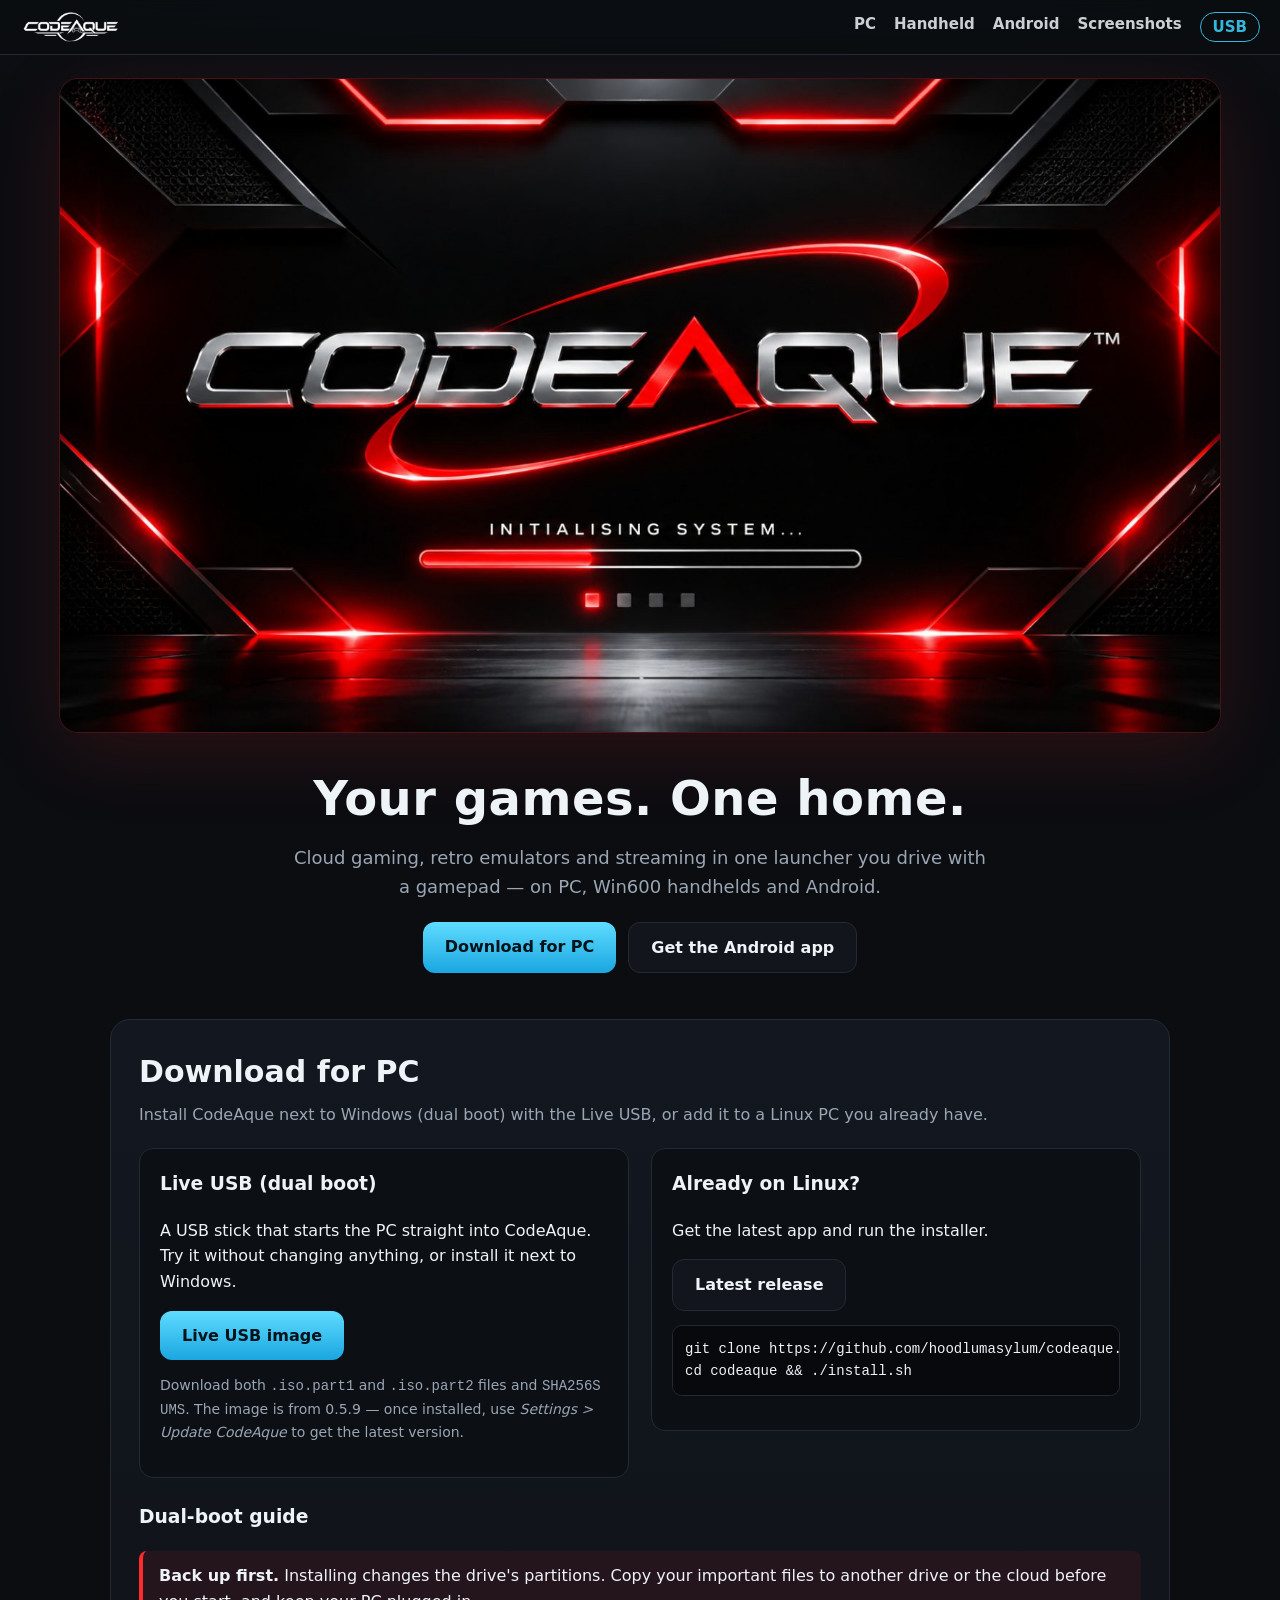
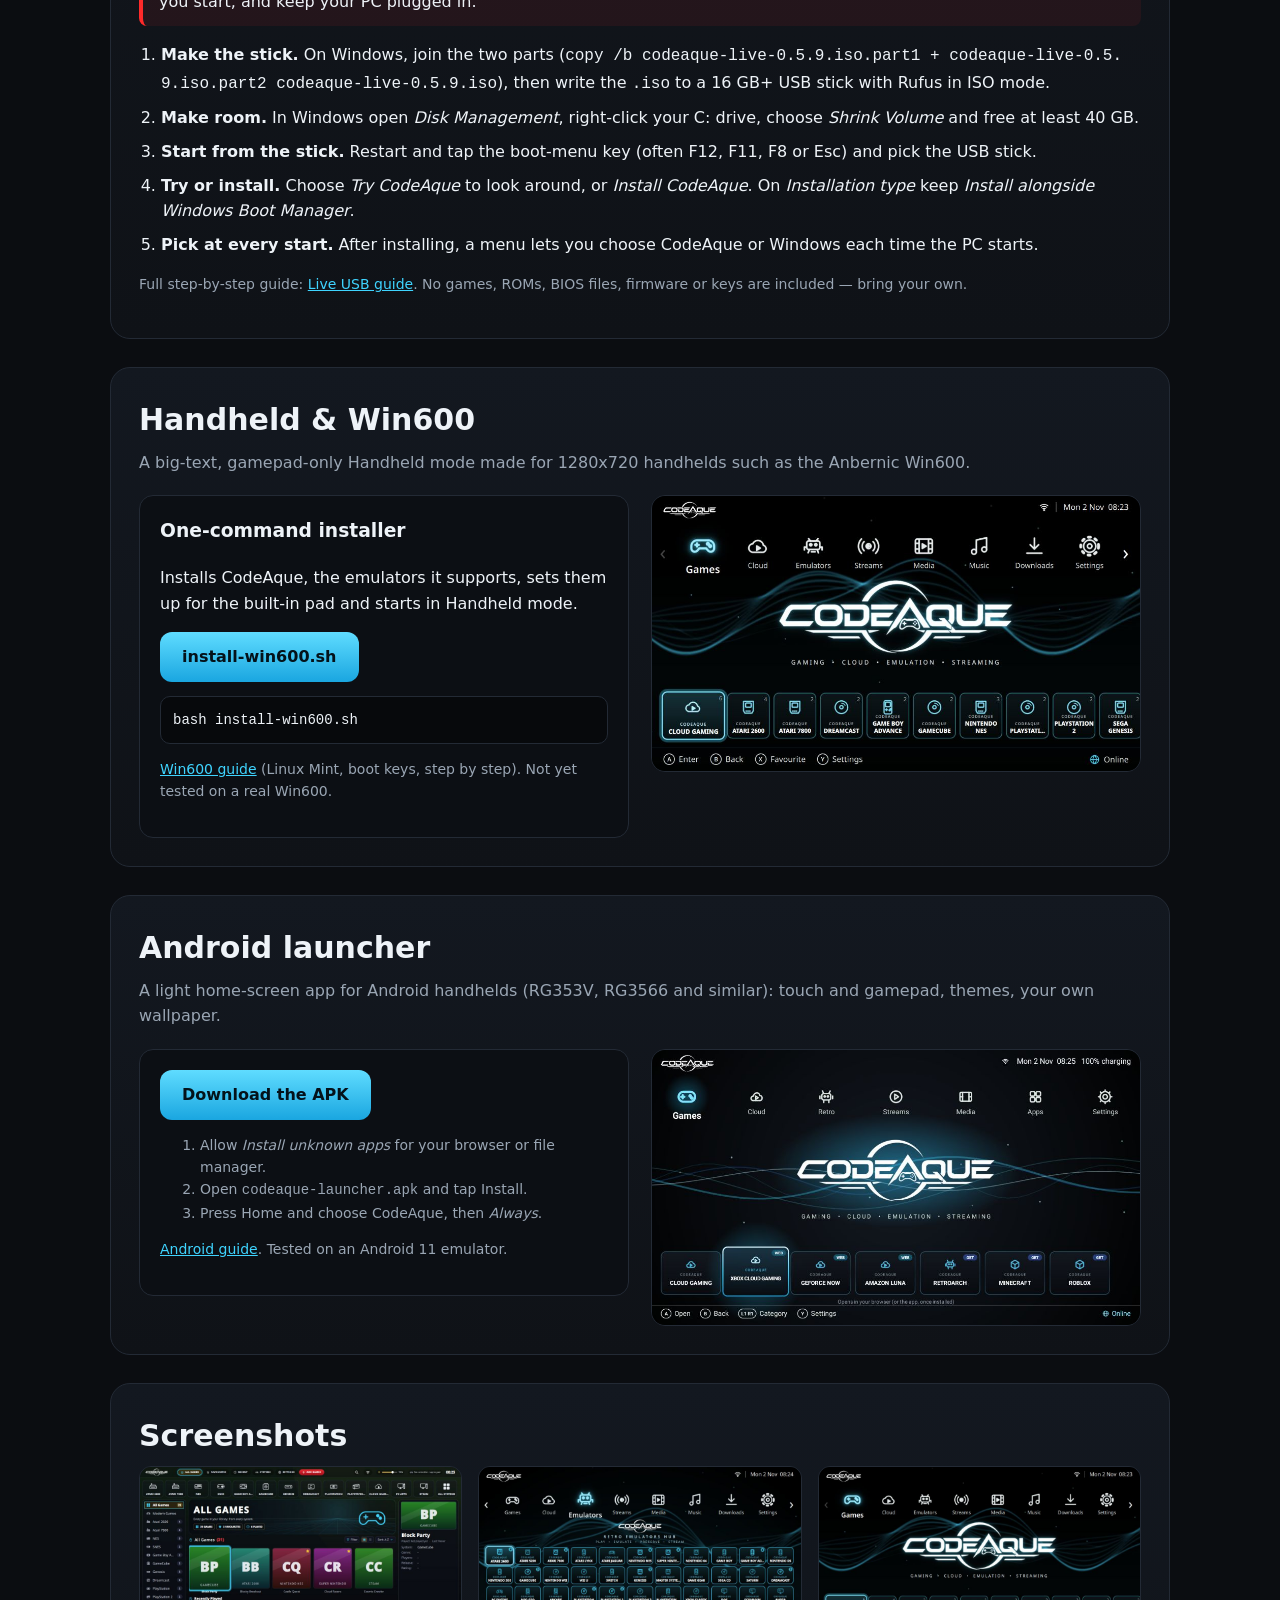
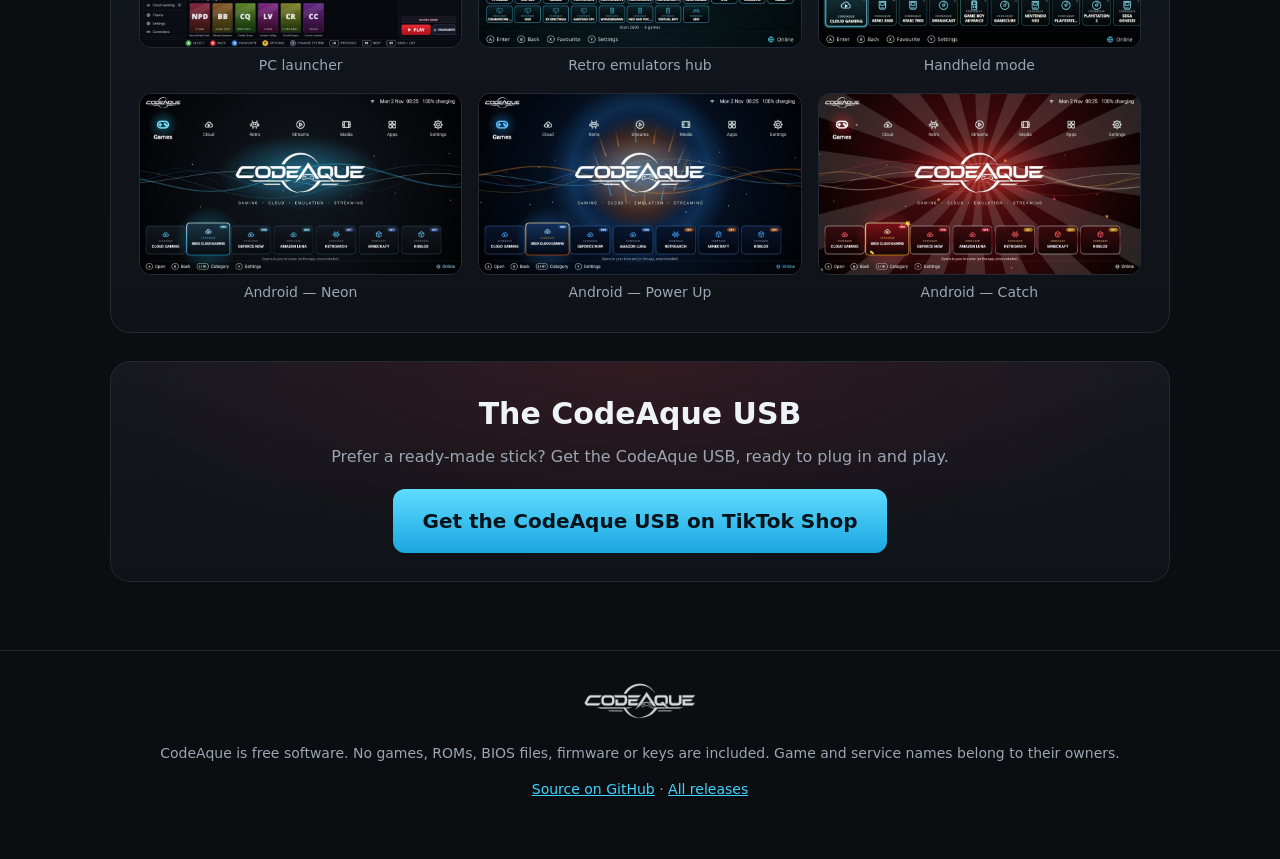
==== index.html @ 659e1a39 "Website for codeaque.com (GitHub Pages from gh-pages, source in website/)" ====
<!doctype html>
<html lang="en">
<head>
<meta charset="utf-8">
<meta name="viewport" content="width=device-width, initial-scale=1">
<title>CodeAque — game launcher for PC, handhelds and Android</title>
<meta name="description" content="CodeAque: one gamepad-friendly home for cloud gaming, retro emulators and streaming. Free for PC (dual boot), Win600 handhelds and Android.">
<meta property="og:title" content="CodeAque">
<meta property="og:description" content="Gaming, cloud, emulation and streaming in one gamepad-friendly launcher.">
<meta property="og:image" content="https://codeaque.com/img/hero.jpg">
<link rel="icon" href="img/favicon.png">
<link rel="stylesheet" href="style.css">
</head>
<body>
<header class="nav">
  <a href="#top" class="brand"><img src="img/logo.png" alt="CodeAque"></a>
  <nav>
    <a href="#pc">PC</a><a href="#handheld">Handheld</a><a href="#android">Android</a><a href="#shots">Screenshots</a><a href="#usb" class="pill">USB</a>
  </nav>
</header>

<section id="top" class="hero">
  <img class="hero-art" src="img/hero.jpg" alt="CodeAque splash screen: INITIALISING SYSTEM">
  <div class="hero-text">
    <h1>Your games. One home.</h1>
    <p>Cloud gaming, retro emulators and streaming in one launcher you drive with a gamepad — on PC, Win600 handhelds and Android.</p>
    <div class="cta">
      <a class="btn primary" href="#pc">Download for PC</a>
      <a class="btn" href="#android">Get the Android app</a>
    </div>
  </div>
</section>

<main>
<section id="pc" class="card">
  <h2>Download for PC</h2>
  <p class="lead">Install CodeAque next to Windows (dual boot) with the Live USB, or add it to a Linux PC you already have.</p>
  <div class="grid2">
    <div class="box">
      <h3>Live USB (dual boot)</h3>
      <p>A USB stick that starts the PC straight into CodeAque. Try it without changing anything, or install it next to Windows.</p>
      <a class="btn primary" href="https://github.com/hoodlumasylum/codeaque/releases/tag/v0.5.9">Live USB image</a>
      <p class="small">Download both <code>.iso.part1</code> and <code>.iso.part2</code> files and <code>SHA256SUMS</code>. The image is from 0.5.9 — once installed, use <em>Settings &gt; Update CodeAque</em> to get the latest version.</p>
    </div>
    <div class="box">
      <h3>Already on Linux?</h3>
      <p>Get the latest app and run the installer.</p>
      <a class="btn" href="https://github.com/hoodlumasylum/codeaque/releases/latest">Latest release</a>
      <pre><code>git clone https://github.com/hoodlumasylum/codeaque.git
cd codeaque &amp;&amp; ./install.sh</code></pre>
    </div>
  </div>

  <div class="guide">
    <h3>Dual-boot guide</h3>
    <div class="warn"><strong>Back up first.</strong> Installing changes the drive's partitions. Copy your important files to another drive or the cloud before you start, and keep your PC plugged in.</div>
    <ol>
      <li><strong>Make the stick.</strong> On Windows, join the two parts (<code>copy /b codeaque-live-0.5.9.iso.part1 + codeaque-live-0.5.9.iso.part2 codeaque-live-0.5.9.iso</code>), then write the <code>.iso</code> to a 16 GB+ USB stick with Rufus in ISO mode.</li>
      <li><strong>Make room.</strong> In Windows open <em>Disk Management</em>, right-click your C: drive, choose <em>Shrink Volume</em> and free at least 40 GB.</li>
      <li><strong>Start from the stick.</strong> Restart and tap the boot-menu key (often F12, F11, F8 or Esc) and pick the USB stick.</li>
      <li><strong>Try or install.</strong> Choose <em>Try CodeAque</em> to look around, or <em>Install CodeAque</em>. On <em>Installation type</em> keep <em>Install alongside Windows Boot Manager</em>.</li>
      <li><strong>Pick at every start.</strong> After installing, a menu lets you choose CodeAque or Windows each time the PC starts.</li>
    </ol>
    <p class="small">Full step-by-step guide: <a href="https://github.com/hoodlumasylum/codeaque/blob/main/docs/live-usb.md">Live USB guide</a>. No games, ROMs, BIOS files, firmware or keys are included — bring your own.</p>
  </div>
</section>

<section id="handheld" class="card">
  <h2>Handheld &amp; Win600</h2>
  <p class="lead">A big-text, gamepad-only Handheld mode made for 1280x720 handhelds such as the Anbernic Win600.</p>
  <div class="grid2">
    <div class="box">
      <h3>One-command installer</h3>
      <p>Installs CodeAque, the emulators it supports, sets them up for the built-in pad and starts in Handheld mode.</p>
      <a class="btn primary" href="https://github.com/hoodlumasylum/codeaque/releases/latest/download/install-win600.sh">install-win600.sh</a>
      <pre><code>bash install-win600.sh</code></pre>
      <p class="small"><a href="https://github.com/hoodlumasylum/codeaque/blob/main/docs/win600.md">Win600 guide</a> (Linux Mint, boot keys, step by step). Not yet tested on a real Win600.</p>
    </div>
    <img class="shot" src="img/handheld.jpg" alt="CodeAque Handheld mode home screen" loading="lazy">
  </div>
</section>

<section id="android" class="card">
  <h2>Android launcher</h2>
  <p class="lead">A light home-screen app for Android handhelds (RG353V, RG3566 and similar): touch and gamepad, themes, your own wallpaper.</p>
  <div class="grid2">
    <div class="box">
      <a class="btn primary" href="https://github.com/hoodlumasylum/codeaque/releases/latest/download/codeaque-launcher.apk">Download the APK</a>
      <ol class="small">
        <li>Allow <em>Install unknown apps</em> for your browser or file manager.</li>
        <li>Open <code>codeaque-launcher.apk</code> and tap Install.</li>
        <li>Press Home and choose CodeAque, then <em>Always</em>.</li>
      </ol>
      <p class="small"><a href="https://github.com/hoodlumasylum/codeaque/blob/main/docs/android.md">Android guide</a>. Tested on an Android 11 emulator.</p>
    </div>
    <img class="shot" src="img/android.jpg" alt="CodeAque Android launcher" loading="lazy">
  </div>
</section>

<section id="shots" class="card">
  <h2>Screenshots</h2>
  <div class="gallery">
    <figure><img src="img/pc.jpg" alt="PC launcher" loading="lazy"><figcaption>PC launcher</figcaption></figure>
    <figure><img src="img/emulators.jpg" alt="Retro emulators hub" loading="lazy"><figcaption>Retro emulators hub</figcaption></figure>
    <figure><img src="img/handheld.jpg" alt="Handheld mode" loading="lazy"><figcaption>Handheld mode</figcaption></figure>
    <figure><img src="img/android.jpg" alt="Android launcher, Neon theme" loading="lazy"><figcaption>Android — Neon</figcaption></figure>
    <figure><img src="img/android-powerup.jpg" alt="Android launcher, Power Up theme" loading="lazy"><figcaption>Android — Power Up</figcaption></figure>
    <figure><img src="img/android-catch.jpg" alt="Android launcher, Catch theme" loading="lazy"><figcaption>Android — Catch</figcaption></figure>
  </div>
</section>

<section id="usb" class="card usb">
  <h2>The CodeAque USB</h2>
  <p class="lead">Prefer a ready-made stick? Get the CodeAque USB, ready to plug in and play.</p>
  <!-- TODO: replace #tiktok with the TikTok Shop product URL -->
  <a class="btn primary big" href="#tiktok">Get the CodeAque USB on TikTok Shop</a>
</section>
</main>

<footer>
  <img src="img/logo.png" alt="CodeAque" class="flogo">
  <p>CodeAque is free software. No games, ROMs, BIOS files, firmware or keys are included. Game and service names belong to their owners.</p>
  <p><a href="https://github.com/hoodlumasylum/codeaque">Source on GitHub</a> · <a href="https://github.com/hoodlumasylum/codeaque/releases">All releases</a></p>
</footer>
</body>
</html>
---- style.css ----
:root{--bg:#0b0d11;--panel:#12151b;--line:#232a35;--text:#eef3f8;--dim:#9aa6b4;--neon:#3fd4ff;--red:#ff2a2a}
*{box-sizing:border-box}html{scroll-behavior:smooth}
body{margin:0;background:radial-gradient(1200px 600px at 50% -10%,#14303c55,transparent),var(--bg);color:var(--text);font:16px/1.6 system-ui,-apple-system,"Segoe UI",Roboto,sans-serif}
a{color:var(--neon)}code,pre{font-family:ui-monospace,Consolas,monospace}
.nav{position:sticky;top:0;z-index:10;display:flex;align-items:center;justify-content:space-between;gap:12px;padding:10px 20px;background:#0b0d11d9;backdrop-filter:blur(10px);border-bottom:1px solid var(--line)}
.brand img{height:34px;display:block}
.nav nav{display:flex;gap:18px;flex-wrap:wrap}.nav nav a{color:var(--text);text-decoration:none;font-weight:600;font-size:15px;opacity:.85}.nav nav a:hover{opacity:1;color:var(--neon)}
.nav .pill{border:1px solid var(--neon);border-radius:999px;padding:2px 12px;color:var(--neon)!important}
.hero{position:relative;max-width:1200px;margin:24px auto 0;padding:0 20px}
.hero-art{width:100%;display:block;border-radius:18px;box-shadow:0 0 0 1px #ff2a2a33,0 20px 80px #ff2a2a22}
.hero-text{text-align:center;padding:28px 10px 8px}
.hero h1{font-size:clamp(28px,5vw,48px);margin:0 0 8px;letter-spacing:.5px}
.hero p{color:var(--dim);max-width:700px;margin:0 auto 20px;font-size:18px}
.cta{display:flex;gap:12px;justify-content:center;flex-wrap:wrap}
.btn{display:inline-block;padding:12px 22px;border-radius:12px;border:1px solid var(--line);background:var(--panel);color:var(--text);text-decoration:none;font-weight:700;transition:.2s}
.btn:hover{border-color:var(--neon);box-shadow:0 0 20px #3fd4ff44}
.btn.primary{background:linear-gradient(180deg,#5fdcff,#1aa6e0);color:#04121a;border:none}
.btn.primary:hover{box-shadow:0 0 28px #3fd4ff88}
.btn.big{font-size:20px;padding:16px 30px}
main{max-width:1100px;margin:0 auto;padding:10px 20px 40px}
.card{background:linear-gradient(180deg,#131820,#0f1217);border:1px solid var(--line);border-radius:20px;padding:28px;margin:28px 0}
.card h2{margin:0 0 6px;font-size:30px}.lead{color:var(--dim);margin:0 0 20px}
.grid2{display:grid;grid-template-columns:1fr 1fr;gap:22px;align-items:start}
.box{background:#0c0f14;border:1px solid var(--line);border-radius:14px;padding:20px}.box h3{margin-top:0}
.small{font-size:14px;color:var(--dim)}
pre{background:#07090c;border:1px solid var(--line);border-radius:10px;padding:12px;overflow:auto;font-size:14px}
.shot{width:100%;border-radius:14px;border:1px solid var(--line)}
.guide{margin-top:24px}.guide ol{padding-left:22px}.guide li{margin:8px 0}
.warn{border-left:4px solid var(--red);background:#ff2a2a14;padding:12px 16px;border-radius:8px;margin:10px 0 14px}
.gallery{display:grid;grid-template-columns:repeat(3,1fr);gap:16px}
figure{margin:0}figure img{width:100%;border-radius:12px;border:1px solid var(--line);display:block}
figcaption{color:var(--dim);font-size:14px;margin-top:6px;text-align:center}
.usb{text-align:center;background:radial-gradient(600px 200px at 50% 0,#ff2a2a22,transparent),linear-gradient(180deg,#131820,#0f1217)}
footer{text-align:center;color:var(--dim);padding:30px 20px 50px;border-top:1px solid var(--line);font-size:14px}
.flogo{height:40px;opacity:.85}
@media (max-width:760px){.grid2,.gallery{grid-template-columns:1fr}.nav nav{gap:12px}.nav nav a{font-size:14px}.card{padding:20px}.brand img{height:28px}}
@media (max-width:420px){.nav nav a:not(.pill){display:none}}
.grid2>*,.box{min-width:0}p code,li code{word-break:break-all}
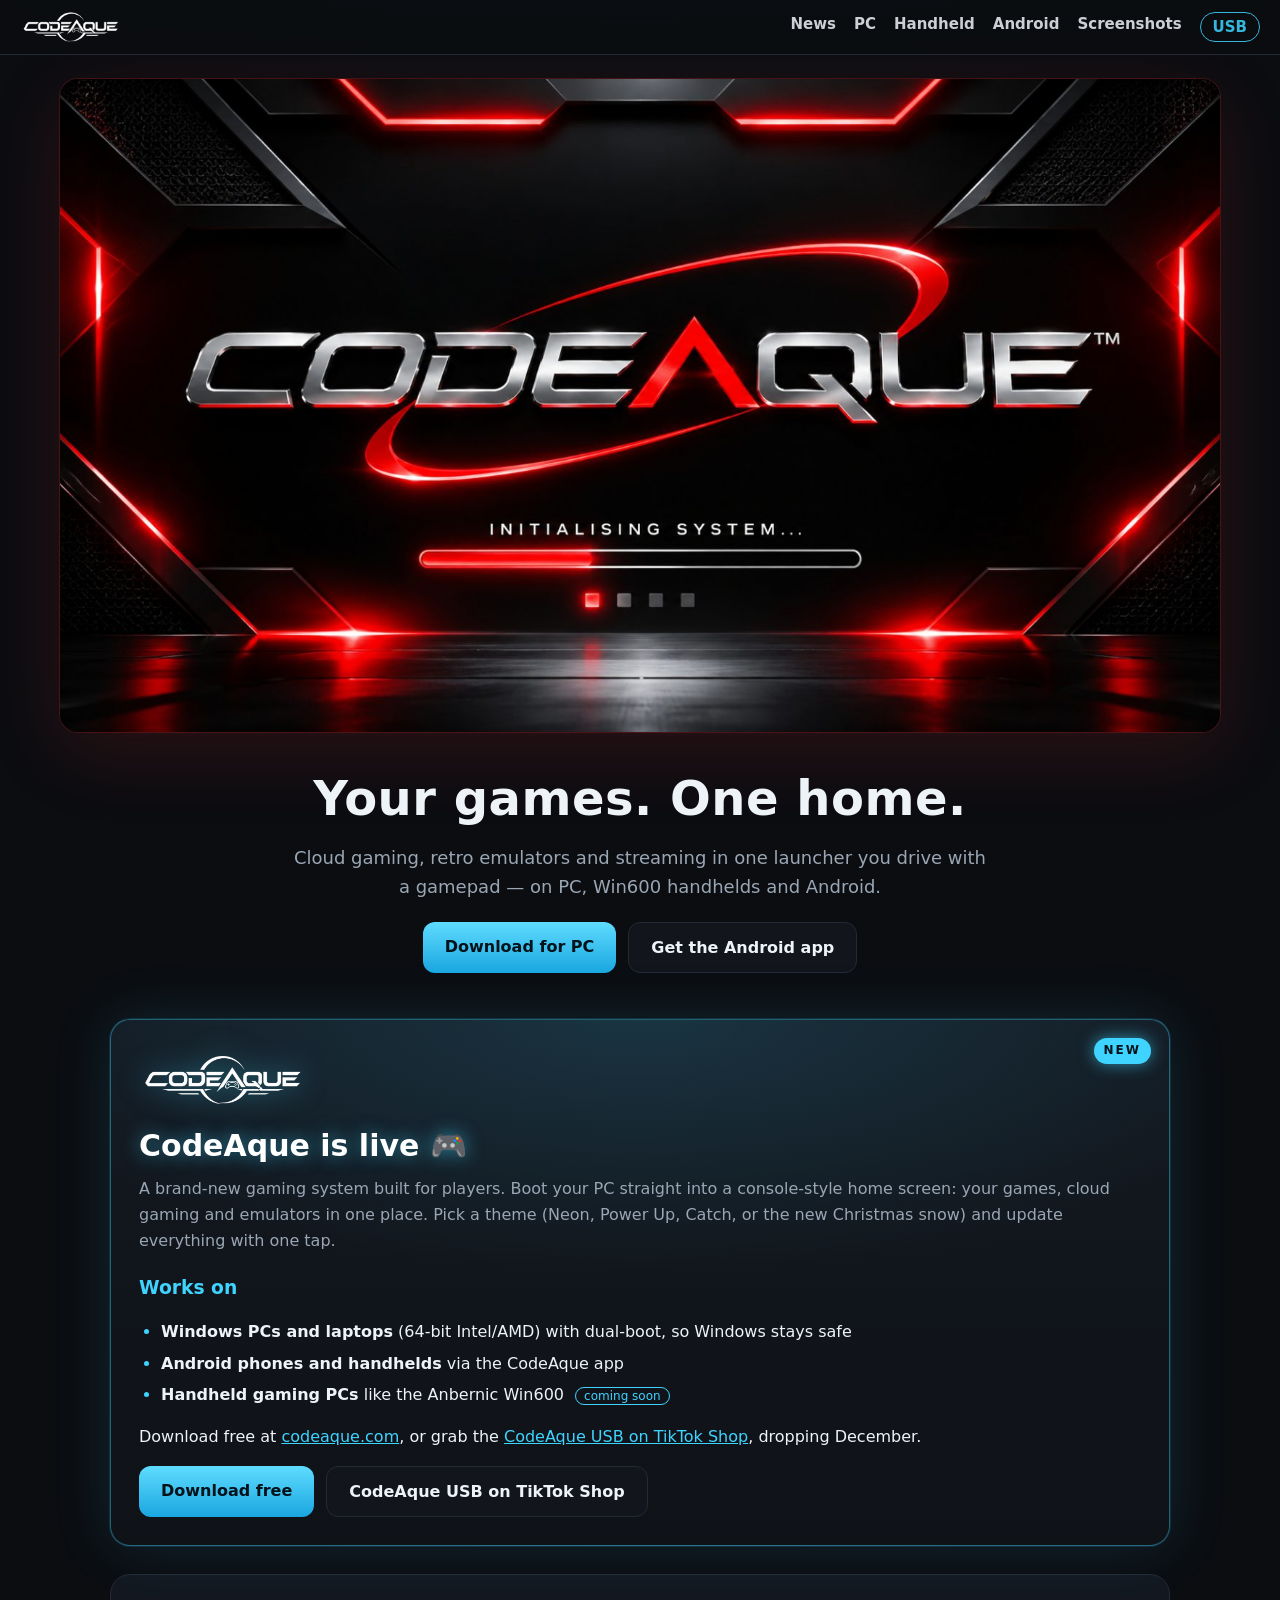
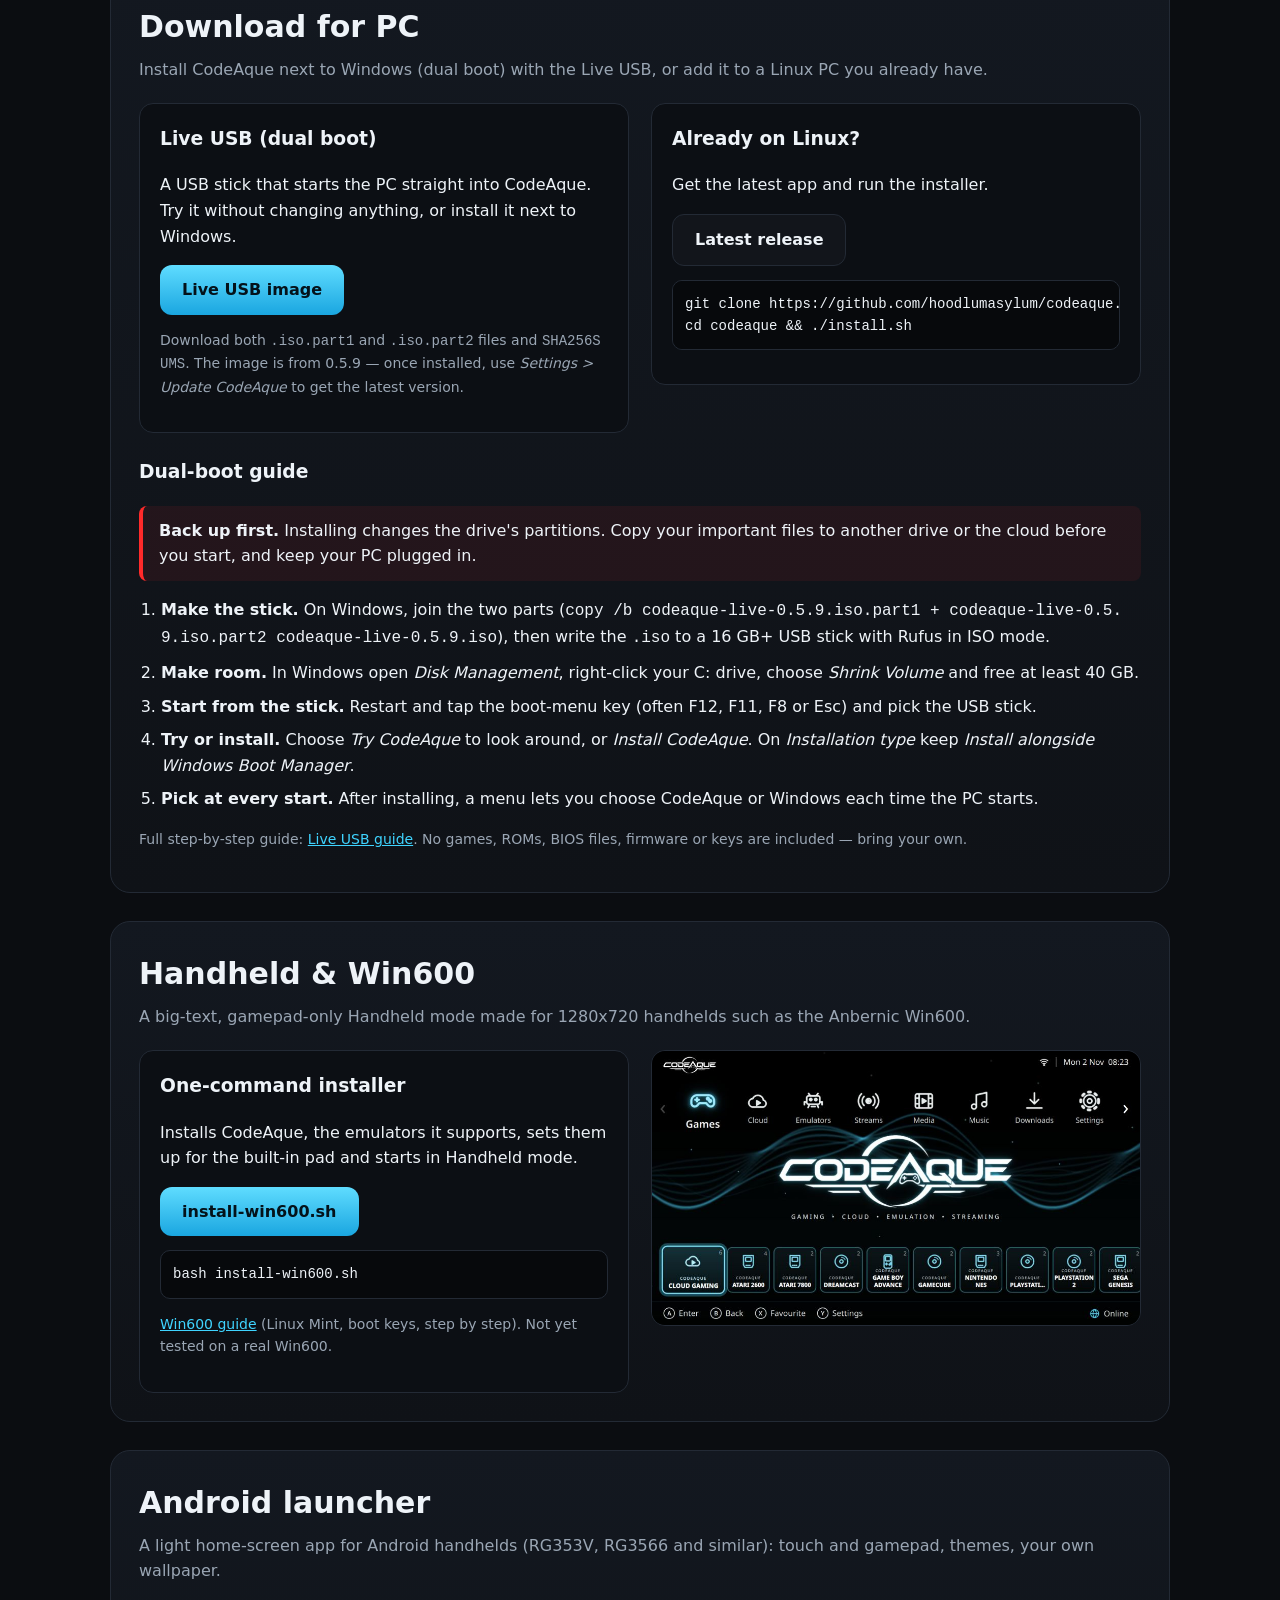
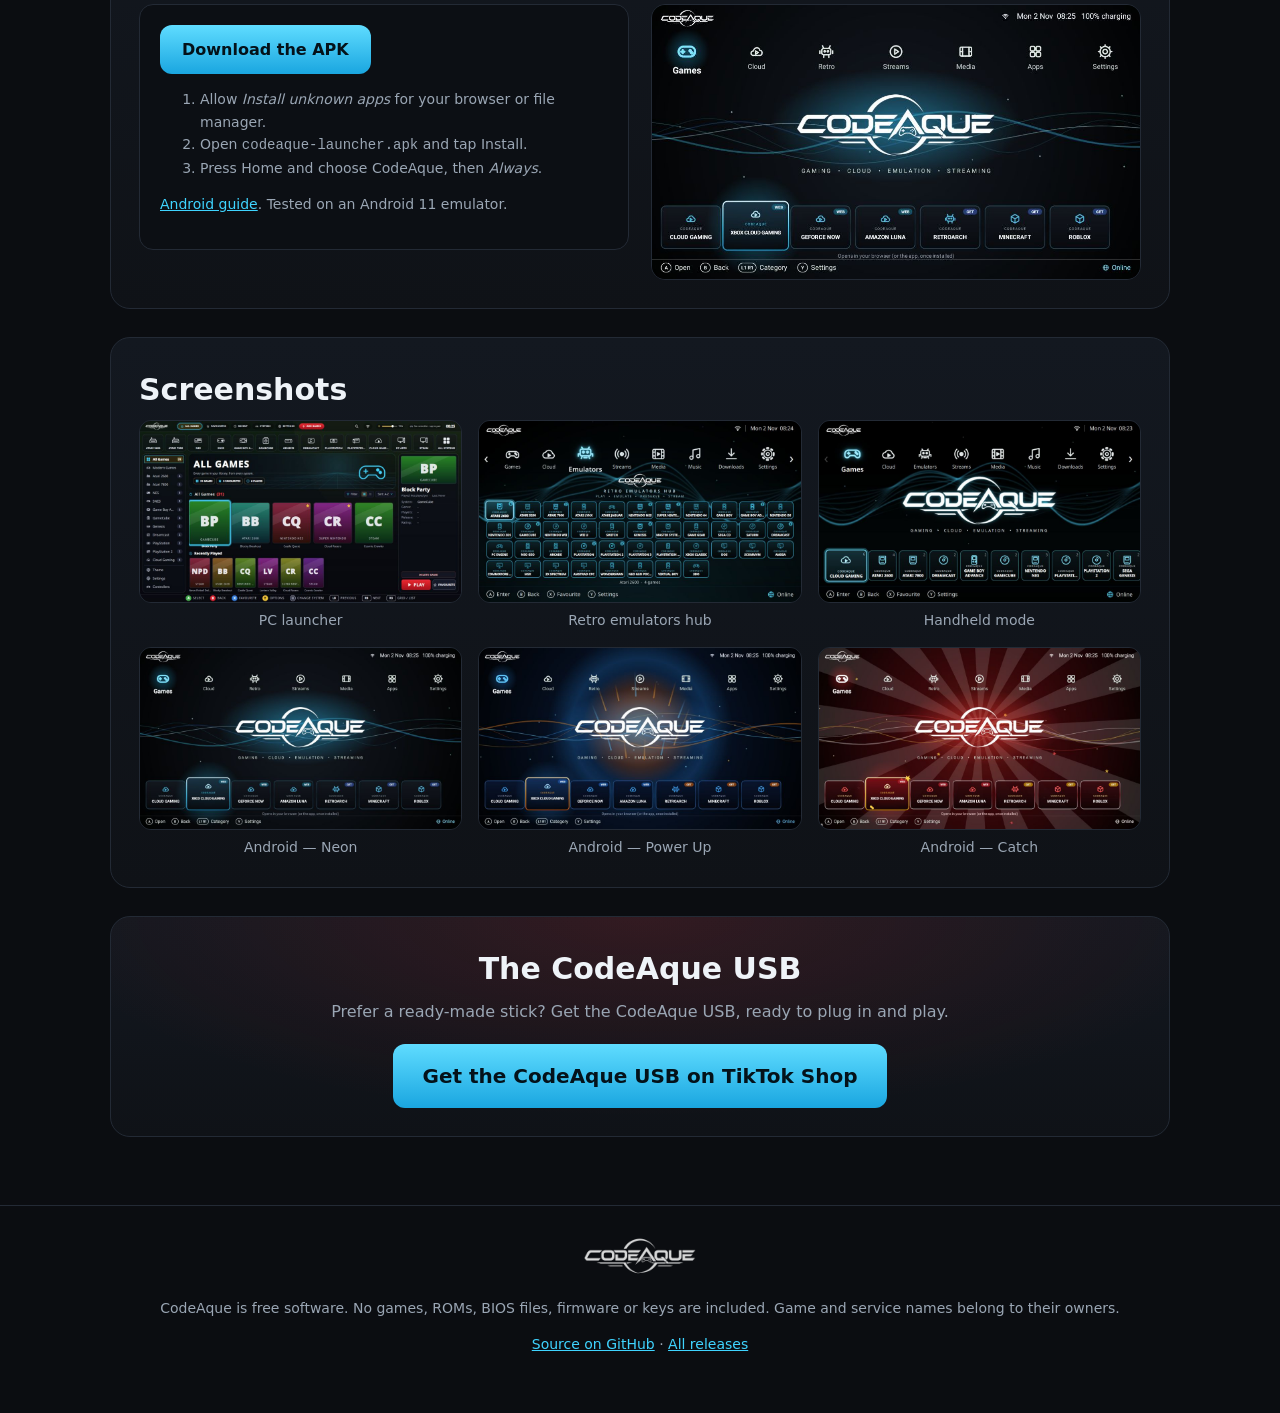
==== commit 23838ece: "CodeAque is live post" ====
--- a/index.html
+++ b/index.html
@@ -15,7 +15,7 @@
 <header class="nav">
   <a href="#top" class="brand"><img src="img/logo.png" alt="CodeAque"></a>
   <nav>
-    <a href="#pc">PC</a><a href="#handheld">Handheld</a><a href="#android">Android</a><a href="#shots">Screenshots</a><a href="#usb" class="pill">USB</a>
+    <a href="#live">News</a><a href="#pc">PC</a><a href="#handheld">Handheld</a><a href="#android">Android</a><a href="#shots">Screenshots</a><a href="#usb" class="pill">USB</a>
   </nav>
 </header>
 
@@ -32,6 +32,24 @@
 </section>
 
 <main>
+<section id="live" class="card live">
+  <span class="tag">NEW</span>
+  <img class="live-logo" src="img/logo.png" alt="CODEAQUE">
+  <h2>CodeAque is live 🎮</h2>
+  <p class="lead">A brand-new gaming system built for players. Boot your PC straight into a console-style home screen: your games, cloud gaming and emulators in one place. Pick a theme (Neon, Power Up, Catch, or the new Christmas snow) and update everything with one tap.</p>
+  <h3>Works on</h3>
+  <ul class="works">
+    <li><strong>Windows PCs and laptops</strong> (64-bit Intel/AMD) with dual-boot, so Windows stays safe</li>
+    <li><strong>Android phones and handhelds</strong> via the CodeAque app</li>
+    <li><strong>Handheld gaming PCs</strong> like the Anbernic Win600 <span class="soon">coming soon</span></li>
+  </ul>
+  <p>Download free at <a href="#pc">codeaque.com</a>, or grab the <a href="#usb">CodeAque USB on TikTok Shop</a>, dropping December.</p>
+  <div class="cta left">
+    <a class="btn primary" href="#pc">Download free</a>
+    <a class="btn" href="#tiktok">CodeAque USB on TikTok Shop</a>
+  </div>
+</section>
+
 <section id="pc" class="card">
   <h2>Download for PC</h2>
   <p class="lead">Install CodeAque next to Windows (dual boot) with the Live USB, or add it to a Linux PC you already have.</p>
--- a/style.css
+++ b/style.css
@@ -36,3 +36,10 @@
 @media (max-width:760px){.grid2,.gallery{grid-template-columns:1fr}.nav nav{gap:12px}.nav nav a{font-size:14px}.card{padding:20px}.brand img{height:28px}}
 @media (max-width:420px){.nav nav a:not(.pill){display:none}}
 .grid2>*,.box{min-width:0}p code,li code{word-break:break-all}
+.live{position:relative;border-color:#3fd4ff66;box-shadow:0 0 0 1px #3fd4ff22,0 0 60px #3fd4ff22;background:radial-gradient(700px 260px at 50% 0,#3fd4ff26,transparent),linear-gradient(180deg,#131820,#0f1217)}
+.live-logo{height:56px;display:block;margin:4px 0 14px;filter:drop-shadow(0 0 14px #3fd4ff88)}
+.live h2{color:#fff;text-shadow:0 0 18px #3fd4ff88}.live h3{color:var(--neon);margin:18px 0 6px}
+.tag{position:absolute;top:18px;right:18px;background:var(--neon);color:#04121a;font-weight:800;font-size:12px;letter-spacing:2px;padding:3px 10px;border-radius:999px;box-shadow:0 0 16px #3fd4ff99}
+.works{padding-left:22px}.works li{margin:6px 0}.works li::marker{color:var(--neon)}
+.soon{font-size:12px;border:1px solid var(--neon);color:var(--neon);border-radius:999px;padding:1px 8px;margin-left:6px;white-space:nowrap}
+.cta.left{justify-content:flex-start;margin-top:10px}
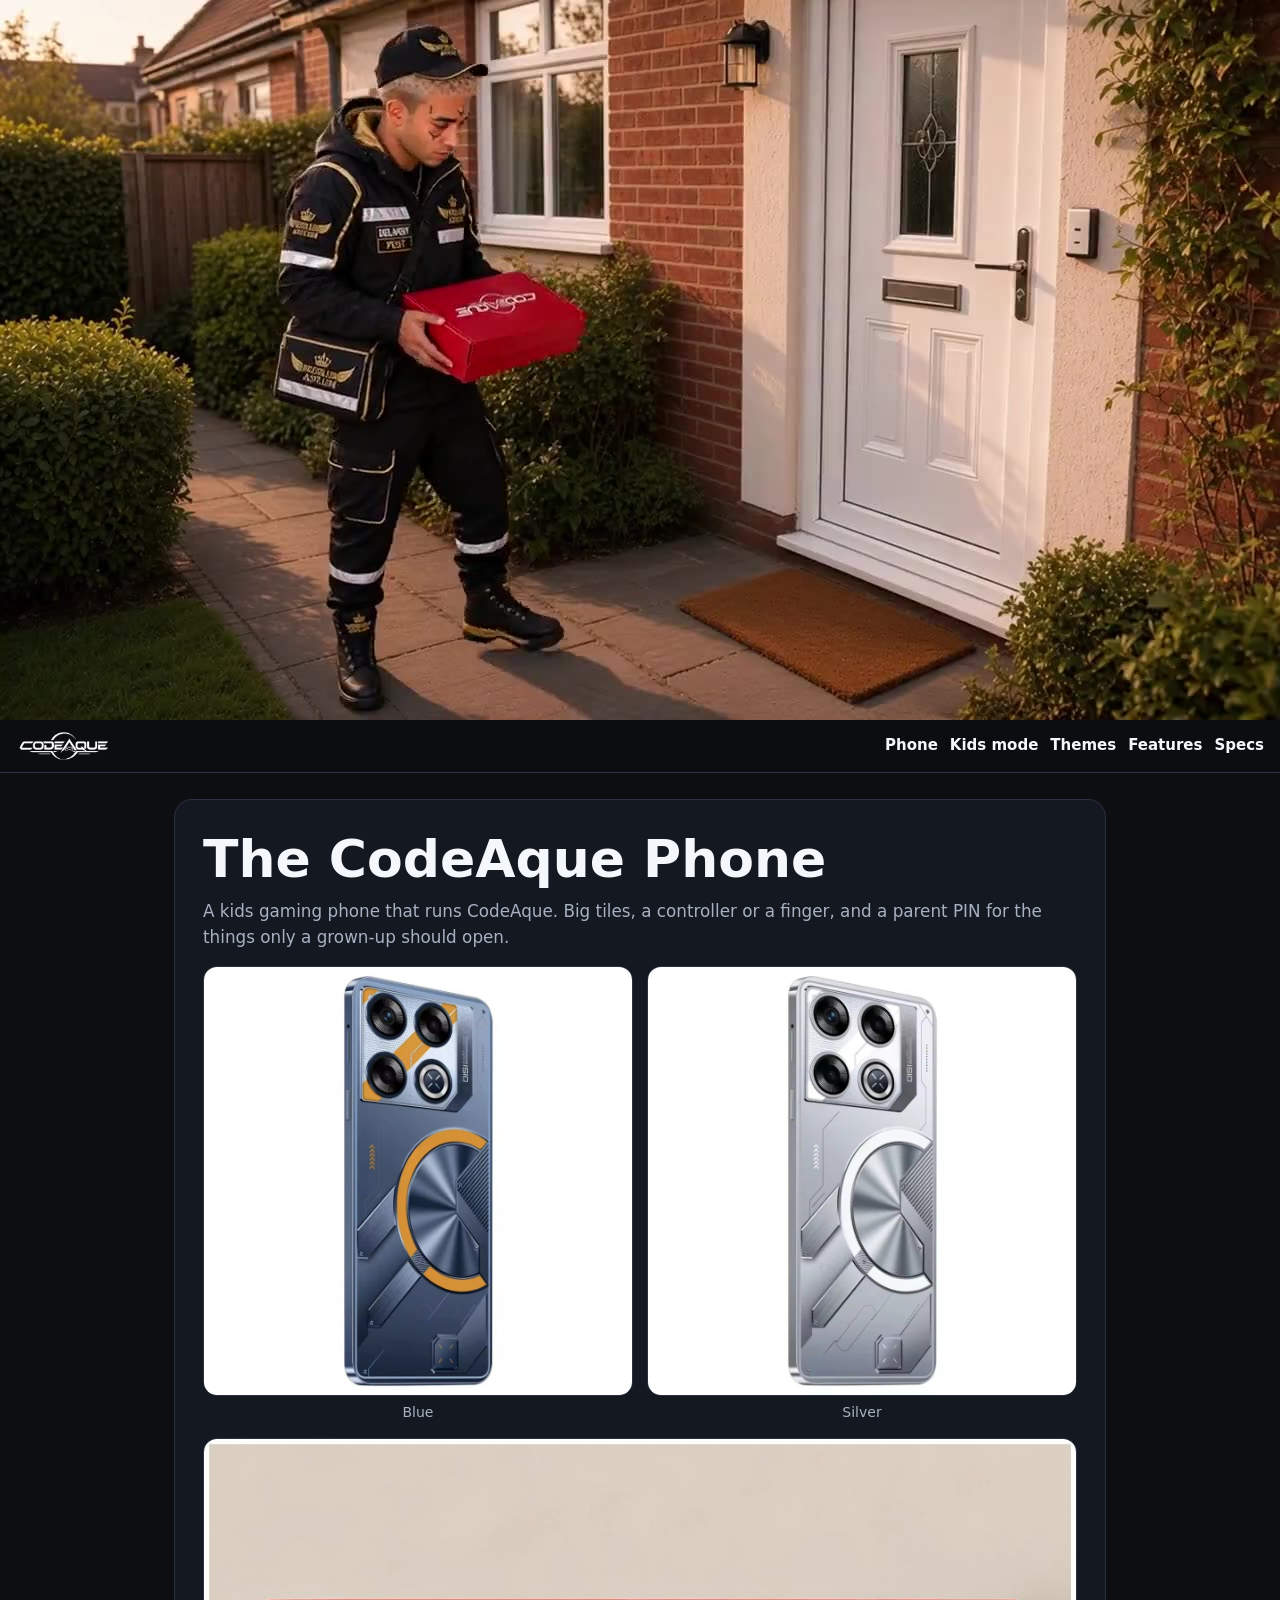
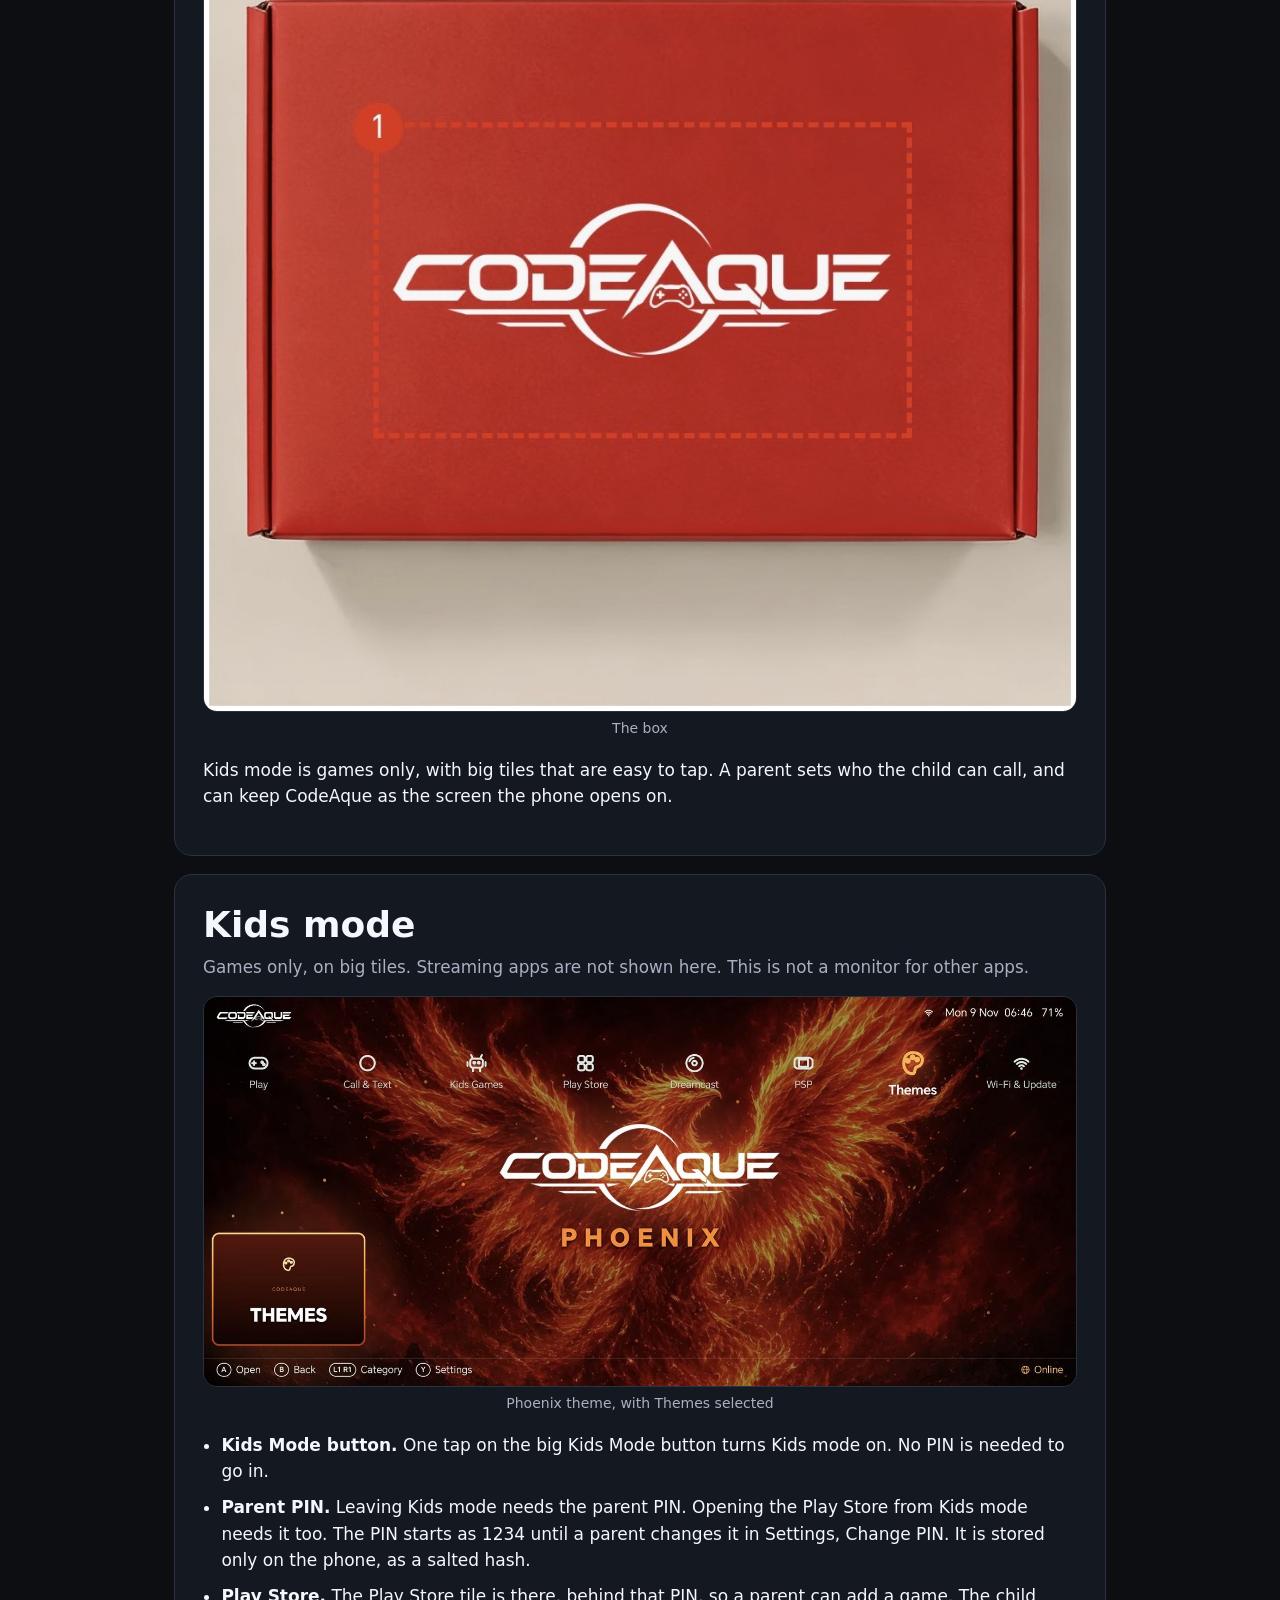
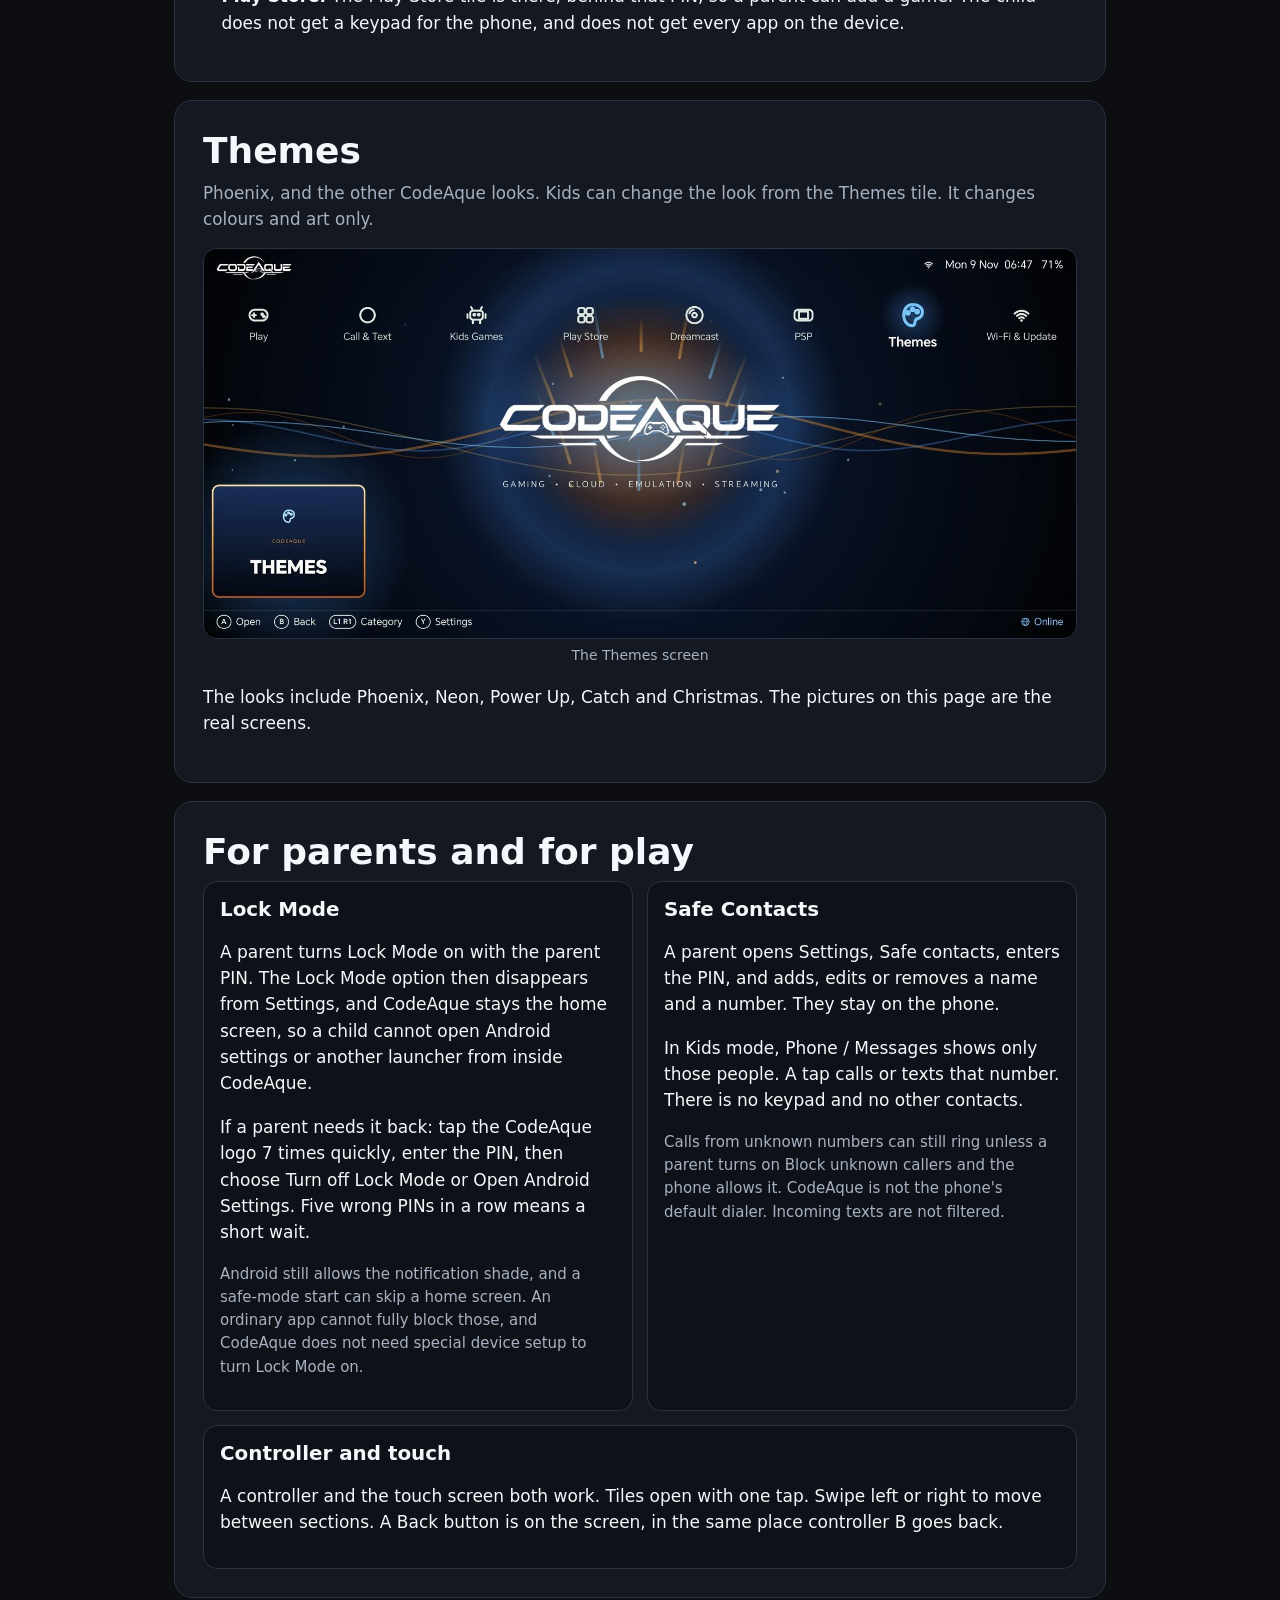
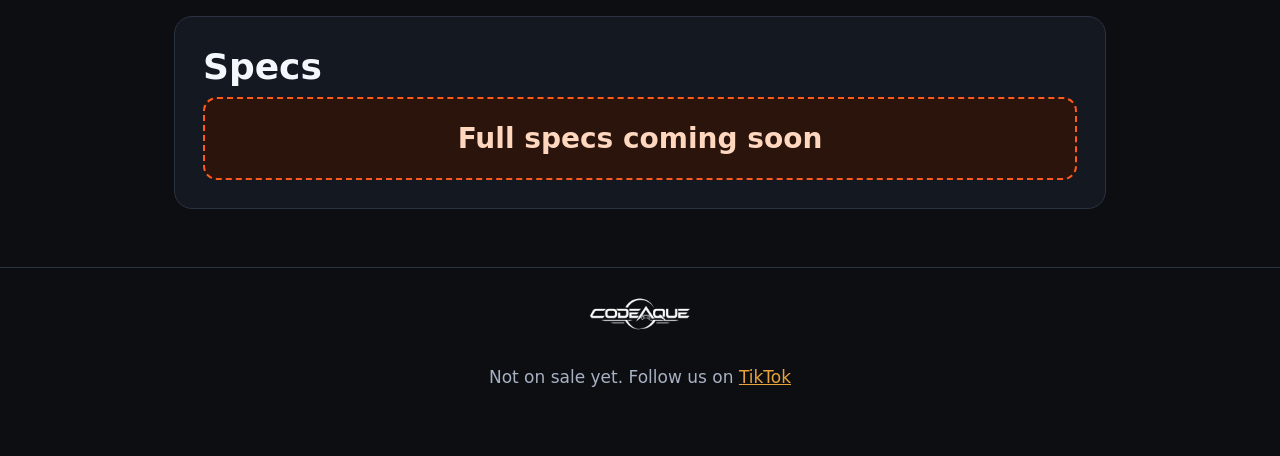
==== commit a879c473: "CodeAque Phone page for codeaque.com (0.10.29) Promo autoplay, real photos, Kids/Lock/Safe Contacts," ====
--- a/index.html
+++ b/index.html
@@ -3,142 +3,106 @@
 <head>
 <meta charset="utf-8">
 <meta name="viewport" content="width=device-width, initial-scale=1">
-<title>CodeAque — game launcher for PC, handhelds and Android</title>
-<meta name="description" content="CodeAque: one gamepad-friendly home for cloud gaming, retro emulators and streaming. Free for PC (dual boot), Win600 handhelds and Android.">
-<meta property="og:title" content="CodeAque">
-<meta property="og:description" content="Gaming, cloud, emulation and streaming in one gamepad-friendly launcher.">
-<meta property="og:image" content="https://codeaque.com/img/hero.jpg">
+<title>CodeAque Phone</title>
+<meta name="description" content="The CodeAque Phone is a kids gaming phone that runs CodeAque. Games-only Kids mode, themes, a parent PIN, Lock Mode and Safe Contacts.">
+<meta property="og:title" content="CodeAque Phone">
+<meta property="og:description" content="A kids gaming phone that runs CodeAque. Not on sale yet.">
+<meta property="og:image" content="https://codeaque.com/assets/poster.jpg">
 <link rel="icon" href="img/favicon.png">
 <link rel="stylesheet" href="style.css">
 </head>
 <body>
+<video class="hero-video" autoplay muted loop playsinline preload="metadata" poster="assets/poster.jpg" width="1280" height="720">
+  <source src="assets/promo.mp4" type="video/mp4">
+</video>
+
 <header class="nav">
   <a href="#top" class="brand"><img src="img/logo.png" alt="CodeAque"></a>
   <nav>
-    <a href="#live">News</a><a href="#pc">PC</a><a href="#handheld">Handheld</a><a href="#android">Android</a><a href="#shots">Screenshots</a><a href="#usb" class="pill">USB</a>
+    <a href="#phone">Phone</a>
+    <a href="#kids">Kids mode</a>
+    <a href="#themes">Themes</a>
+    <a href="#features">Features</a>
+    <a href="#specs">Specs</a>
   </nav>
 </header>
 
-<section id="top" class="hero">
-  <img class="hero-art" src="img/hero.jpg" alt="CodeAque splash screen: INITIALISING SYSTEM">
-  <div class="hero-text">
-    <h1>Your games. One home.</h1>
-    <p>Cloud gaming, retro emulators and streaming in one launcher you drive with a gamepad — on PC, Win600 handhelds and Android.</p>
-    <div class="cta">
-      <a class="btn primary" href="#pc">Download for PC</a>
-      <a class="btn" href="#android">Get the Android app</a>
-    </div>
+<main id="top">
+<section id="phone" class="card">
+  <h1>The CodeAque Phone</h1>
+  <p class="lead">A kids gaming phone that runs CodeAque. Big tiles, a controller or a finger, and a parent PIN for the things only a grown-up should open.</p>
+  <div class="photos">
+    <figure><img src="img/phone-blue.jpg" alt="CodeAque Phone in blue, seen from the back" width="960" height="960"><figcaption>Blue</figcaption></figure>
+    <figure><img src="img/phone-silver.jpg" alt="CodeAque Phone in silver, seen from the back" width="960" height="960"><figcaption>Silver</figcaption></figure>
+    <figure><img src="img/box.jpg" alt="Red CodeAque retail box with the CodeAque logo" width="1004" height="1004"><figcaption>The box</figcaption></figure>
+  </div>
+  <p>Kids mode is games only, with big tiles that are easy to tap. A parent sets who the child can call, and can keep CodeAque as the screen the phone opens on.</p>
+</section>
+
+<section id="kids" class="card">
+  <h2>Kids mode</h2>
+  <p class="lead">Games only, on big tiles. Streaming apps are not shown here. This is not a monitor for other apps.</p>
+  <figure class="wide"><img src="img/phoenix.jpg" alt="CodeAque home screen with the Phoenix theme and the Themes section selected" width="1600" height="714"><figcaption>Phoenix theme, with Themes selected</figcaption></figure>
+  <ul>
+    <li><strong>Kids Mode button.</strong> One tap on the big Kids Mode button turns Kids mode on. No PIN is needed to go in.</li>
+    <li><strong>Parent PIN.</strong> Leaving Kids mode needs the parent PIN. Opening the Play Store from Kids mode needs it too. The PIN starts as 1234 until a parent changes it in Settings, Change PIN. It is stored only on the phone, as a salted hash.</li>
+    <li><strong>Play Store.</strong> The Play Store tile is there, behind that PIN, so a parent can add a game. The child does not get a keypad for the phone, and does not get every app on the device.</li>
+  </ul>
+</section>
+
+<section id="themes" class="card">
+  <h2>Themes</h2>
+  <p class="lead">Phoenix, and the other CodeAque looks. Kids can change the look from the Themes tile. It changes colours and art only.</p>
+  <figure class="wide"><img src="img/themes.jpg" alt="CodeAque Themes screen with the theme choices along the top" width="1600" height="714"><figcaption>The Themes screen</figcaption></figure>
+  <p>The looks include Phoenix, Neon, Power Up, Catch and Christmas. The pictures on this page are the real screens.</p>
+</section>
+
+<section id="features" class="card">
+  <h2>For parents and for play</h2>
+  <div class="features">
+    <article>
+      <h3>Lock Mode</h3>
+      <p>A parent turns Lock Mode on with the parent PIN. The Lock Mode option then disappears from Settings, and CodeAque stays the home screen, so a child cannot open Android settings or another launcher from inside CodeAque.</p>
+      <p>If a parent needs it back: tap the CodeAque logo 7 times quickly, enter the PIN, then choose Turn off Lock Mode or Open Android Settings. Five wrong PINs in a row means a short wait.</p>
+      <p class="note">Android still allows the notification shade, and a safe-mode start can skip a home screen. An ordinary app cannot fully block those, and CodeAque does not need special device setup to turn Lock Mode on.</p>
+    </article>
+    <article>
+      <h3>Safe Contacts</h3>
+      <p>A parent opens Settings, Safe contacts, enters the PIN, and adds, edits or removes a name and a number. They stay on the phone.</p>
+      <p>In Kids mode, Phone / Messages shows only those people. A tap calls or texts that number. There is no keypad and no other contacts.</p>
+      <p class="note">Calls from unknown numbers can still ring unless a parent turns on Block unknown callers and the phone allows it. CodeAque is not the phone's default dialer. Incoming texts are not filtered.</p>
+    </article>
+    <article>
+      <h3>Controller and touch</h3>
+      <p>A controller and the touch screen both work. Tiles open with one tap. Swipe left or right to move between sections. A Back button is on the screen, in the same place controller B goes back.</p>
+    </article>
   </div>
 </section>
 
-<main>
-<section id="live" class="card live">
-  <span class="tag">NEW</span>
-  <img class="live-logo" src="img/logo.png" alt="CODEAQUE">
-  <h2>CodeAque is live 🎮</h2>
-  <p class="lead">A brand-new gaming system built for players. Boot your PC straight into a console-style home screen: your games, cloud gaming and emulators in one place. Pick a theme (Neon, Power Up, Catch, or the new Christmas snow) and update everything with one tap.</p>
-  <h3>Works on</h3>
-  <ul class="works">
-    <li><strong>Windows PCs and laptops</strong> (64-bit Intel/AMD) with dual-boot, so Windows stays safe</li>
-    <li><strong>Android phones and handhelds</strong> via the CodeAque app</li>
-    <li><strong>Handheld gaming PCs</strong> like the Anbernic Win600 <span class="soon">coming soon</span></li>
-  </ul>
-  <p>Download free at <a href="#pc">codeaque.com</a>, or grab the <a href="#usb">CodeAque USB on TikTok Shop</a>, dropping December.</p>
-  <div class="cta left">
-    <a class="btn primary" href="#pc">Download free</a>
-    <a class="btn" href="#tiktok">CodeAque USB on TikTok Shop</a>
-  </div>
-</section>
-
-<section id="pc" class="card">
-  <h2>Download for PC</h2>
-  <p class="lead">Install CodeAque next to Windows (dual boot) with the Live USB, or add it to a Linux PC you already have.</p>
-  <div class="grid2">
-    <div class="box">
-      <h3>Live USB (dual boot)</h3>
-      <p>A USB stick that starts the PC straight into CodeAque. Try it without changing anything, or install it next to Windows.</p>
-      <a class="btn primary" href="https://github.com/hoodlumasylum/codeaque/releases/tag/v0.5.9">Live USB image</a>
-      <p class="small">Download both <code>.iso.part1</code> and <code>.iso.part2</code> files and <code>SHA256SUMS</code>. The image is from 0.5.9 — once installed, use <em>Settings &gt; Update CodeAque</em> to get the latest version.</p>
-    </div>
-    <div class="box">
-      <h3>Already on Linux?</h3>
-      <p>Get the latest app and run the installer.</p>
-      <a class="btn" href="https://github.com/hoodlumasylum/codeaque/releases/latest">Latest release</a>
-      <pre><code>git clone https://github.com/hoodlumasylum/codeaque.git
-cd codeaque &amp;&amp; ./install.sh</code></pre>
-    </div>
-  </div>
-
-  <div class="guide">
-    <h3>Dual-boot guide</h3>
-    <div class="warn"><strong>Back up first.</strong> Installing changes the drive's partitions. Copy your important files to another drive or the cloud before you start, and keep your PC plugged in.</div>
-    <ol>
-      <li><strong>Make the stick.</strong> On Windows, join the two parts (<code>copy /b codeaque-live-0.5.9.iso.part1 + codeaque-live-0.5.9.iso.part2 codeaque-live-0.5.9.iso</code>), then write the <code>.iso</code> to a 16 GB+ USB stick with Rufus in ISO mode.</li>
-      <li><strong>Make room.</strong> In Windows open <em>Disk Management</em>, right-click your C: drive, choose <em>Shrink Volume</em> and free at least 40 GB.</li>
-      <li><strong>Start from the stick.</strong> Restart and tap the boot-menu key (often F12, F11, F8 or Esc) and pick the USB stick.</li>
-      <li><strong>Try or install.</strong> Choose <em>Try CodeAque</em> to look around, or <em>Install CodeAque</em>. On <em>Installation type</em> keep <em>Install alongside Windows Boot Manager</em>.</li>
-      <li><strong>Pick at every start.</strong> After installing, a menu lets you choose CodeAque or Windows each time the PC starts.</li>
-    </ol>
-    <p class="small">Full step-by-step guide: <a href="https://github.com/hoodlumasylum/codeaque/blob/main/docs/live-usb.md">Live USB guide</a>. No games, ROMs, BIOS files, firmware or keys are included — bring your own.</p>
-  </div>
-</section>
-
-<section id="handheld" class="card">
-  <h2>Handheld &amp; Win600</h2>
-  <p class="lead">A big-text, gamepad-only Handheld mode made for 1280x720 handhelds such as the Anbernic Win600.</p>
-  <div class="grid2">
-    <div class="box">
-      <h3>One-command installer</h3>
-      <p>Installs CodeAque, the emulators it supports, sets them up for the built-in pad and starts in Handheld mode.</p>
-      <a class="btn primary" href="https://github.com/hoodlumasylum/codeaque/releases/latest/download/install-win600.sh">install-win600.sh</a>
-      <pre><code>bash install-win600.sh</code></pre>
-      <p class="small"><a href="https://github.com/hoodlumasylum/codeaque/blob/main/docs/win600.md">Win600 guide</a> (Linux Mint, boot keys, step by step). Not yet tested on a real Win600.</p>
-    </div>
-    <img class="shot" src="img/handheld.jpg" alt="CodeAque Handheld mode home screen" loading="lazy">
-  </div>
-</section>
-
-<section id="android" class="card">
-  <h2>Android launcher</h2>
-  <p class="lead">A light home-screen app for Android handhelds (RG353V, RG3566 and similar): touch and gamepad, themes, your own wallpaper.</p>
-  <div class="grid2">
-    <div class="box">
-      <a class="btn primary" href="https://github.com/hoodlumasylum/codeaque/releases/latest/download/codeaque-launcher.apk">Download the APK</a>
-      <ol class="small">
-        <li>Allow <em>Install unknown apps</em> for your browser or file manager.</li>
-        <li>Open <code>codeaque-launcher.apk</code> and tap Install.</li>
-        <li>Press Home and choose CodeAque, then <em>Always</em>.</li>
-      </ol>
-      <p class="small"><a href="https://github.com/hoodlumasylum/codeaque/blob/main/docs/android.md">Android guide</a>. Tested on an Android 11 emulator.</p>
-    </div>
-    <img class="shot" src="img/android.jpg" alt="CodeAque Android launcher" loading="lazy">
-  </div>
-</section>
-
-<section id="shots" class="card">
-  <h2>Screenshots</h2>
-  <div class="gallery">
-    <figure><img src="img/pc.jpg" alt="PC launcher" loading="lazy"><figcaption>PC launcher</figcaption></figure>
-    <figure><img src="img/emulators.jpg" alt="Retro emulators hub" loading="lazy"><figcaption>Retro emulators hub</figcaption></figure>
-    <figure><img src="img/handheld.jpg" alt="Handheld mode" loading="lazy"><figcaption>Handheld mode</figcaption></figure>
-    <figure><img src="img/android.jpg" alt="Android launcher, Neon theme" loading="lazy"><figcaption>Android — Neon</figcaption></figure>
-    <figure><img src="img/android-powerup.jpg" alt="Android launcher, Power Up theme" loading="lazy"><figcaption>Android — Power Up</figcaption></figure>
-    <figure><img src="img/android-catch.jpg" alt="Android launcher, Catch theme" loading="lazy"><figcaption>Android — Catch</figcaption></figure>
-  </div>
-</section>
-
-<section id="usb" class="card usb">
-  <h2>The CodeAque USB</h2>
-  <p class="lead">Prefer a ready-made stick? Get the CodeAque USB, ready to plug in and play.</p>
-  <!-- TODO: replace #tiktok with the TikTok Shop product URL -->
-  <a class="btn primary big" href="#tiktok">Get the CodeAque USB on TikTok Shop</a>
+<section id="specs" class="card">
+  <h2>Specs</h2>
+  <p class="placeholder">Full specs coming soon</p>
 </section>
 </main>
 
 <footer>
-  <img src="img/logo.png" alt="CodeAque" class="flogo">
-  <p>CodeAque is free software. No games, ROMs, BIOS files, firmware or keys are included. Game and service names belong to their owners.</p>
-  <p><a href="https://github.com/hoodlumasylum/codeaque">Source on GitHub</a> · <a href="https://github.com/hoodlumasylum/codeaque/releases">All releases</a></p>
+  <img src="img/logo.png" alt="" class="flogo">
+  <p>Not on sale yet. Follow us on <a href="https://www.tiktok.com/">TikTok</a></p>
 </footer>
+<script>
+(function () {
+  var v = document.querySelector("video");
+  if (v && window.matchMedia && window.matchMedia("(prefers-reduced-motion: reduce)").matches) {
+    v.removeAttribute("autoplay");
+    v.pause();
+  }
+  document.querySelectorAll("img").forEach(function (img) {
+    img.addEventListener("error", function () {
+      var fig = img.closest("figure");
+      if (fig) fig.remove();
+    });
+  });
+})();
+</script>
 </body>
 </html>
--- a/style.css
+++ b/style.css
@@ -1,45 +1,40 @@
-:root{--bg:#0b0d11;--panel:#12151b;--line:#232a35;--text:#eef3f8;--dim:#9aa6b4;--neon:#3fd4ff;--red:#ff2a2a}
-*{box-sizing:border-box}html{scroll-behavior:smooth}
-body{margin:0;background:radial-gradient(1200px 600px at 50% -10%,#14303c55,transparent),var(--bg);color:var(--text);font:16px/1.6 system-ui,-apple-system,"Segoe UI",Roboto,sans-serif}
-a{color:var(--neon)}code,pre{font-family:ui-monospace,Consolas,monospace}
-.nav{position:sticky;top:0;z-index:10;display:flex;align-items:center;justify-content:space-between;gap:12px;padding:10px 20px;background:#0b0d11d9;backdrop-filter:blur(10px);border-bottom:1px solid var(--line)}
-.brand img{height:34px;display:block}
-.nav nav{display:flex;gap:18px;flex-wrap:wrap}.nav nav a{color:var(--text);text-decoration:none;font-weight:600;font-size:15px;opacity:.85}.nav nav a:hover{opacity:1;color:var(--neon)}
-.nav .pill{border:1px solid var(--neon);border-radius:999px;padding:2px 12px;color:var(--neon)!important}
-.hero{position:relative;max-width:1200px;margin:24px auto 0;padding:0 20px}
-.hero-art{width:100%;display:block;border-radius:18px;box-shadow:0 0 0 1px #ff2a2a33,0 20px 80px #ff2a2a22}
-.hero-text{text-align:center;padding:28px 10px 8px}
-.hero h1{font-size:clamp(28px,5vw,48px);margin:0 0 8px;letter-spacing:.5px}
-.hero p{color:var(--dim);max-width:700px;margin:0 auto 20px;font-size:18px}
-.cta{display:flex;gap:12px;justify-content:center;flex-wrap:wrap}
-.btn{display:inline-block;padding:12px 22px;border-radius:12px;border:1px solid var(--line);background:var(--panel);color:var(--text);text-decoration:none;font-weight:700;transition:.2s}
-.btn:hover{border-color:var(--neon);box-shadow:0 0 20px #3fd4ff44}
-.btn.primary{background:linear-gradient(180deg,#5fdcff,#1aa6e0);color:#04121a;border:none}
-.btn.primary:hover{box-shadow:0 0 28px #3fd4ff88}
-.btn.big{font-size:20px;padding:16px 30px}
-main{max-width:1100px;margin:0 auto;padding:10px 20px 40px}
-.card{background:linear-gradient(180deg,#131820,#0f1217);border:1px solid var(--line);border-radius:20px;padding:28px;margin:28px 0}
-.card h2{margin:0 0 6px;font-size:30px}.lead{color:var(--dim);margin:0 0 20px}
-.grid2{display:grid;grid-template-columns:1fr 1fr;gap:22px;align-items:start}
-.box{background:#0c0f14;border:1px solid var(--line);border-radius:14px;padding:20px}.box h3{margin-top:0}
-.small{font-size:14px;color:var(--dim)}
-pre{background:#07090c;border:1px solid var(--line);border-radius:10px;padding:12px;overflow:auto;font-size:14px}
-.shot{width:100%;border-radius:14px;border:1px solid var(--line)}
-.guide{margin-top:24px}.guide ol{padding-left:22px}.guide li{margin:8px 0}
-.warn{border-left:4px solid var(--red);background:#ff2a2a14;padding:12px 16px;border-radius:8px;margin:10px 0 14px}
-.gallery{display:grid;grid-template-columns:repeat(3,1fr);gap:16px}
-figure{margin:0}figure img{width:100%;border-radius:12px;border:1px solid var(--line);display:block}
+:root{--bg:#0c0e12;--panel:#141820;--line:#2a3140;--text:#f4f7fb;--dim:#a7b1c2;--gold:#e7a23a;--ember:#ff5a1f}
+*{box-sizing:border-box}
+html{scroll-behavior:smooth}
+body{margin:0;background:var(--bg);color:var(--text);font:17px/1.55 system-ui,"Segoe UI",Roboto,sans-serif}
+img{max-width:100%;height:auto}
+a{color:var(--gold)}
+.hero-video{display:block;width:100%;height:auto;background:#000;aspect-ratio:16/9;object-fit:cover}
+.nav{position:sticky;top:0;z-index:5;display:flex;align-items:center;justify-content:space-between;gap:12px;padding:10px 16px;background:#0c0e12eb;border-bottom:1px solid var(--line)}
+.brand img{height:32px;display:block}
+.nav nav{display:flex;flex-wrap:wrap;gap:12px}
+.nav nav a{color:var(--text);text-decoration:none;font-weight:700;font-size:15px}
+.nav nav a:hover{color:var(--gold)}
+main{max-width:980px;margin:0 auto;padding:8px 16px 32px}
+.card{background:var(--panel);border:1px solid var(--line);border-radius:18px;padding:22px 16px;margin:18px 0}
+h1,h2,h3{line-height:1.2;margin:0 0 8px}
+h1{font-size:clamp(32px,8vw,52px)}
+h2{font-size:clamp(26px,6vw,36px)}
+.lead{color:var(--dim);margin:0 0 16px;font-size:1.05rem}
+.photos{display:grid;grid-template-columns:1fr;gap:14px}
+figure{margin:0}
+figure img{width:100%;border-radius:14px;border:1px solid var(--line);background:#0a0c10;display:block}
 figcaption{color:var(--dim);font-size:14px;margin-top:6px;text-align:center}
-.usb{text-align:center;background:radial-gradient(600px 200px at 50% 0,#ff2a2a22,transparent),linear-gradient(180deg,#131820,#0f1217)}
-footer{text-align:center;color:var(--dim);padding:30px 20px 50px;border-top:1px solid var(--line);font-size:14px}
-.flogo{height:40px;opacity:.85}
-@media (max-width:760px){.grid2,.gallery{grid-template-columns:1fr}.nav nav{gap:12px}.nav nav a{font-size:14px}.card{padding:20px}.brand img{height:28px}}
-@media (max-width:420px){.nav nav a:not(.pill){display:none}}
-.grid2>*,.box{min-width:0}p code,li code{word-break:break-all}
-.live{position:relative;border-color:#3fd4ff66;box-shadow:0 0 0 1px #3fd4ff22,0 0 60px #3fd4ff22;background:radial-gradient(700px 260px at 50% 0,#3fd4ff26,transparent),linear-gradient(180deg,#131820,#0f1217)}
-.live-logo{height:56px;display:block;margin:4px 0 14px;filter:drop-shadow(0 0 14px #3fd4ff88)}
-.live h2{color:#fff;text-shadow:0 0 18px #3fd4ff88}.live h3{color:var(--neon);margin:18px 0 6px}
-.tag{position:absolute;top:18px;right:18px;background:var(--neon);color:#04121a;font-weight:800;font-size:12px;letter-spacing:2px;padding:3px 10px;border-radius:999px;box-shadow:0 0 16px #3fd4ff99}
-.works{padding-left:22px}.works li{margin:6px 0}.works li::marker{color:var(--neon)}
-.soon{font-size:12px;border:1px solid var(--neon);color:var(--neon);border-radius:999px;padding:1px 8px;margin-left:6px;white-space:nowrap}
-.cta.left{justify-content:flex-start;margin-top:10px}
+.wide{margin:8px 0 16px}
+ul{padding-left:1.15rem}
+li{margin:10px 0}
+.features{display:grid;grid-template-columns:1fr;gap:14px}
+.features article{background:#0e1218;border:1px solid var(--line);border-radius:14px;padding:16px}
+.note{color:var(--dim);font-size:15px}
+.placeholder{margin:8px 0 0;padding:18px;border:2px dashed var(--ember);border-radius:14px;background:#2a140c;color:#ffd7bf;font-weight:800;font-size:clamp(20px,5vw,28px);text-align:center}
+footer{text-align:center;color:var(--dim);padding:28px 16px 48px;border-top:1px solid var(--line)}
+.flogo{height:36px;margin-bottom:8px}
+@media (min-width:720px){
+  .photos{grid-template-columns:1fr 1fr}
+  .photos figure:last-child{grid-column:1 / -1}
+  .features{grid-template-columns:1fr 1fr}
+  .features article:last-child{grid-column:1 / -1}
+  .card{padding:28px}
+  main{padding:8px 24px 40px}
+}
+@media (prefers-reduced-motion:reduce){html{scroll-behavior:auto}}
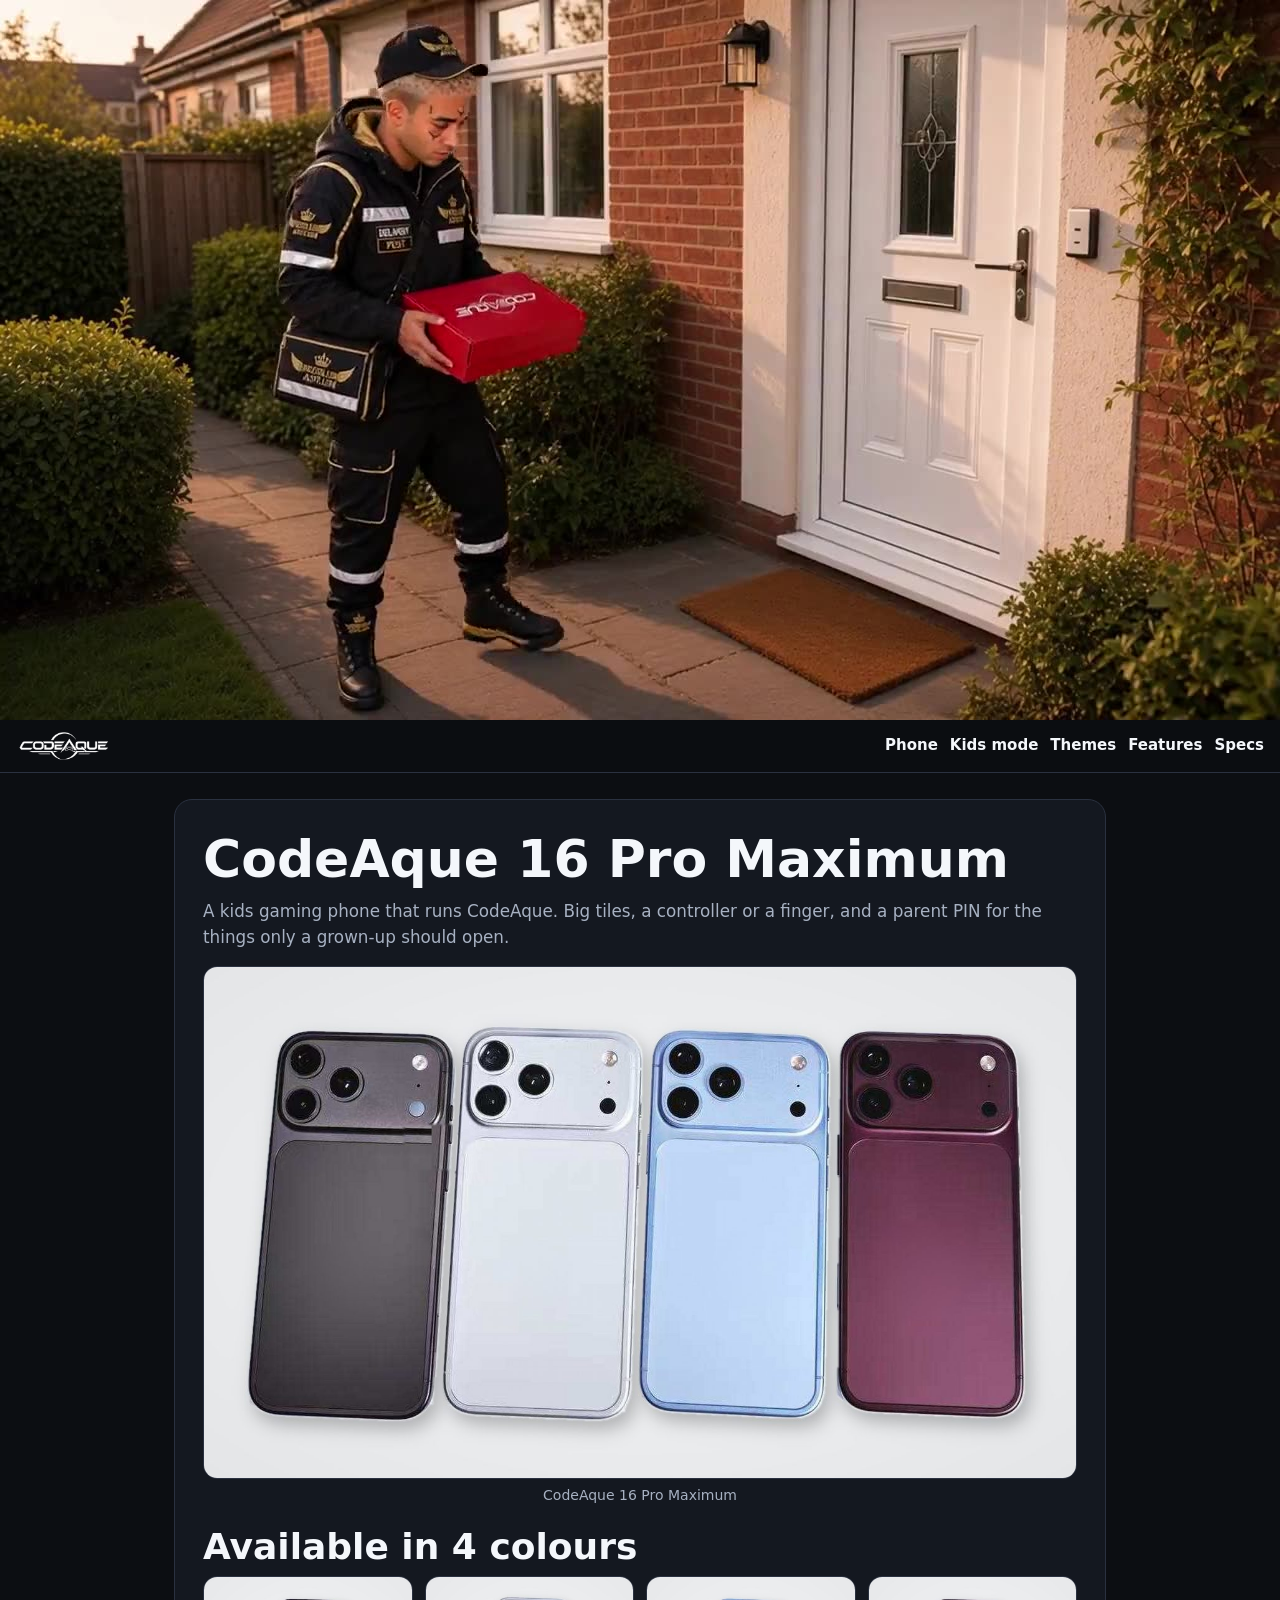
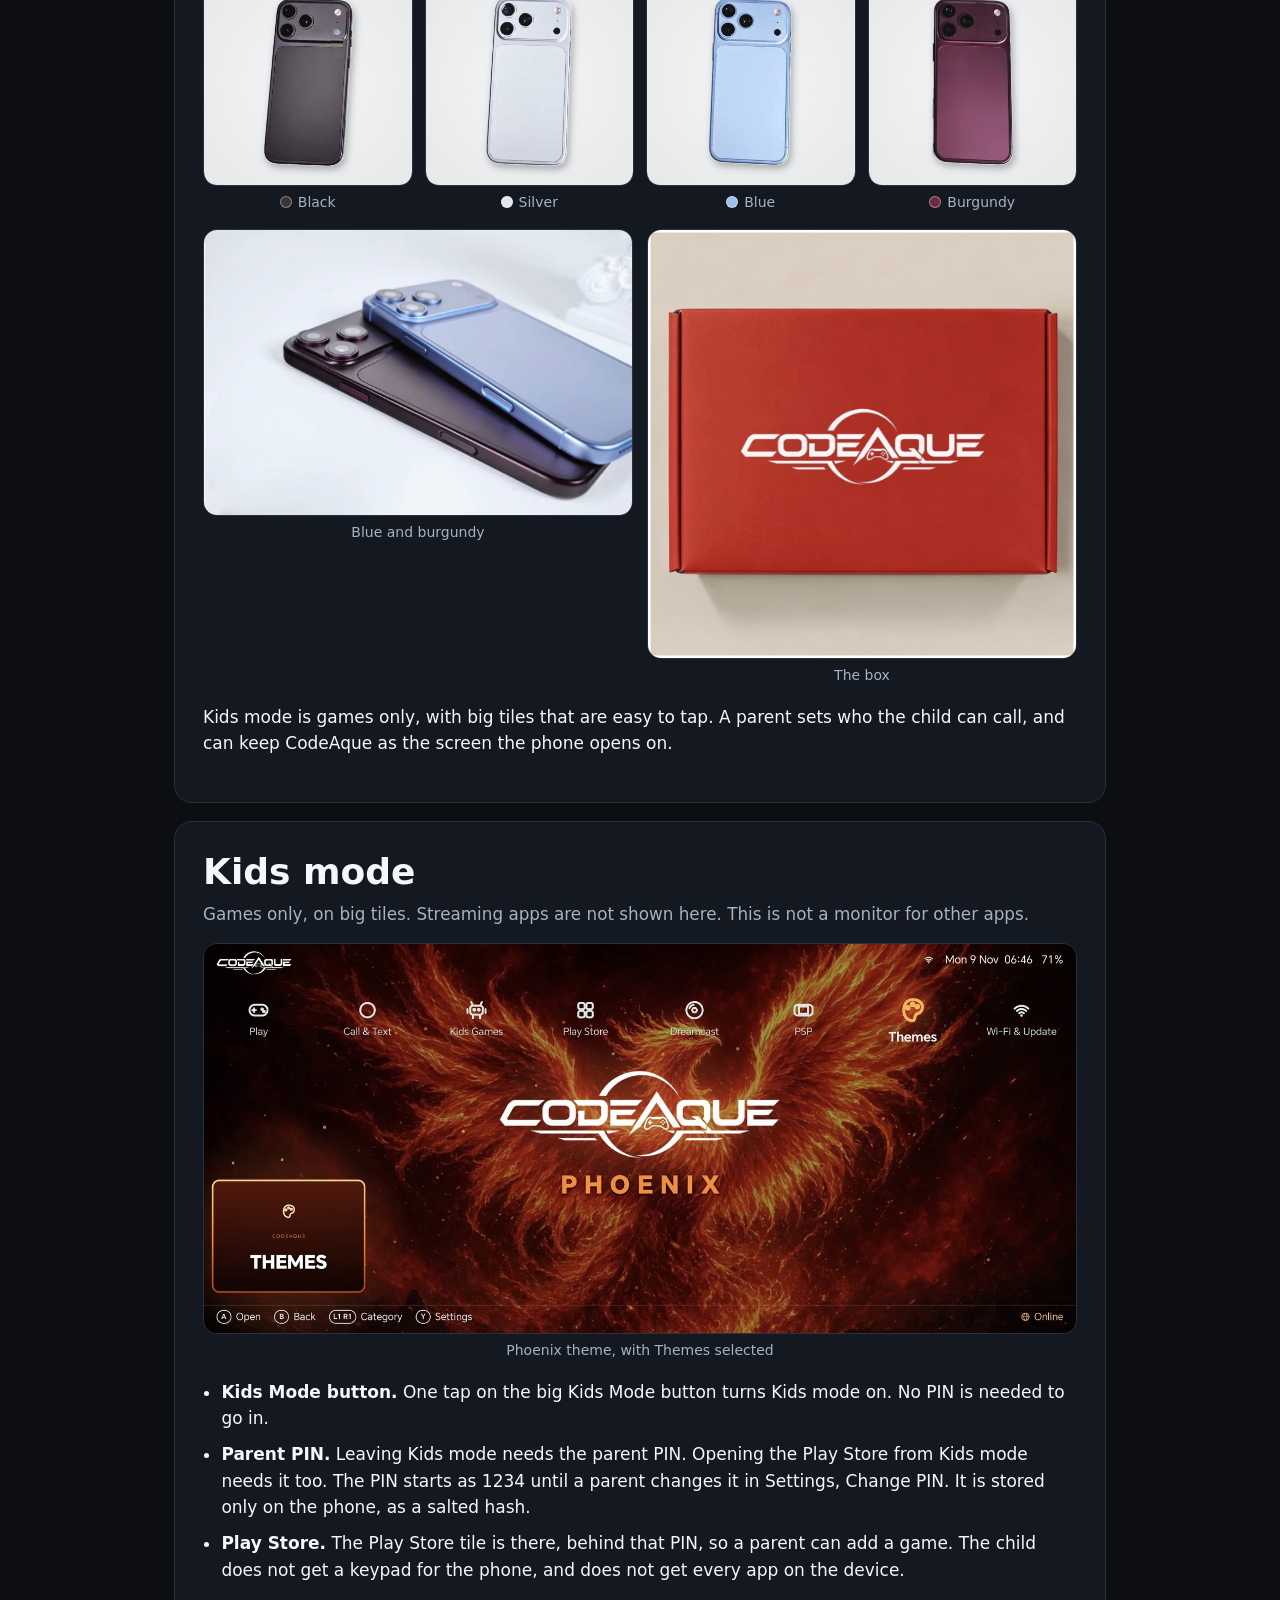
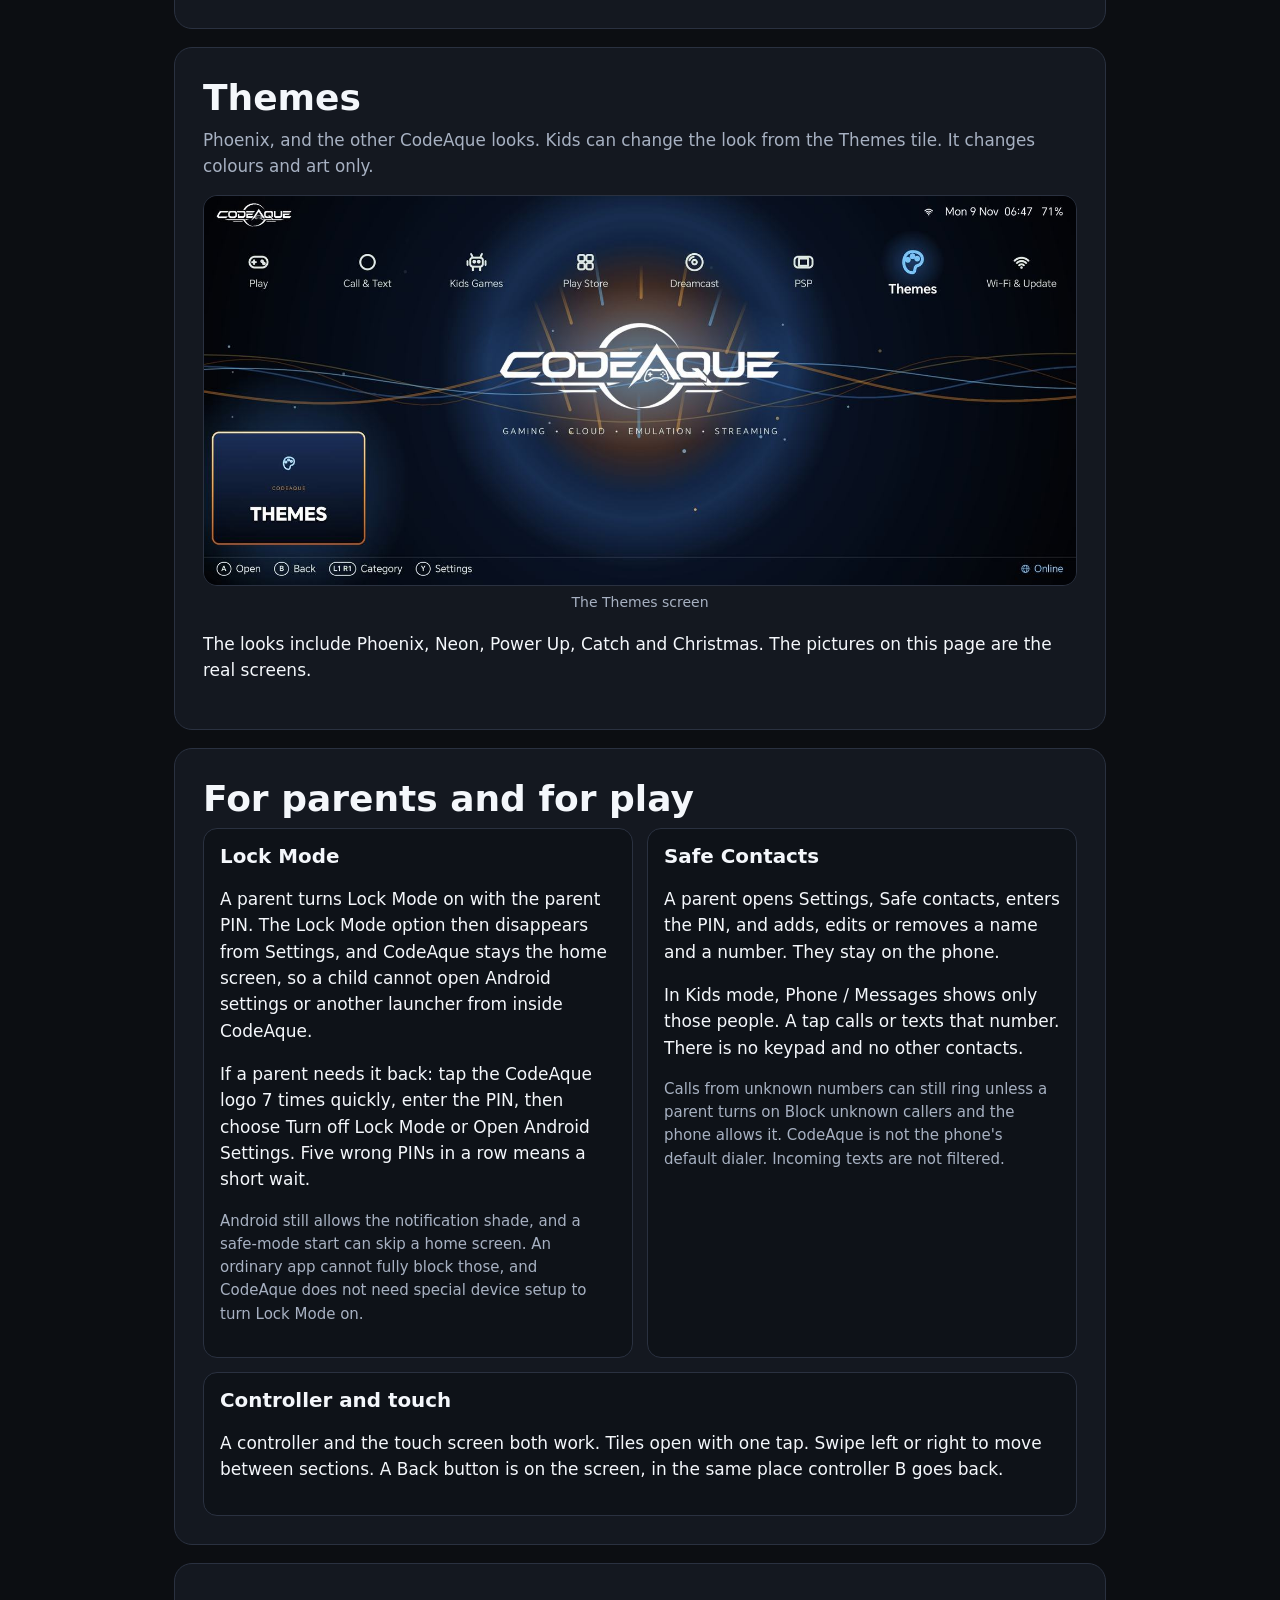
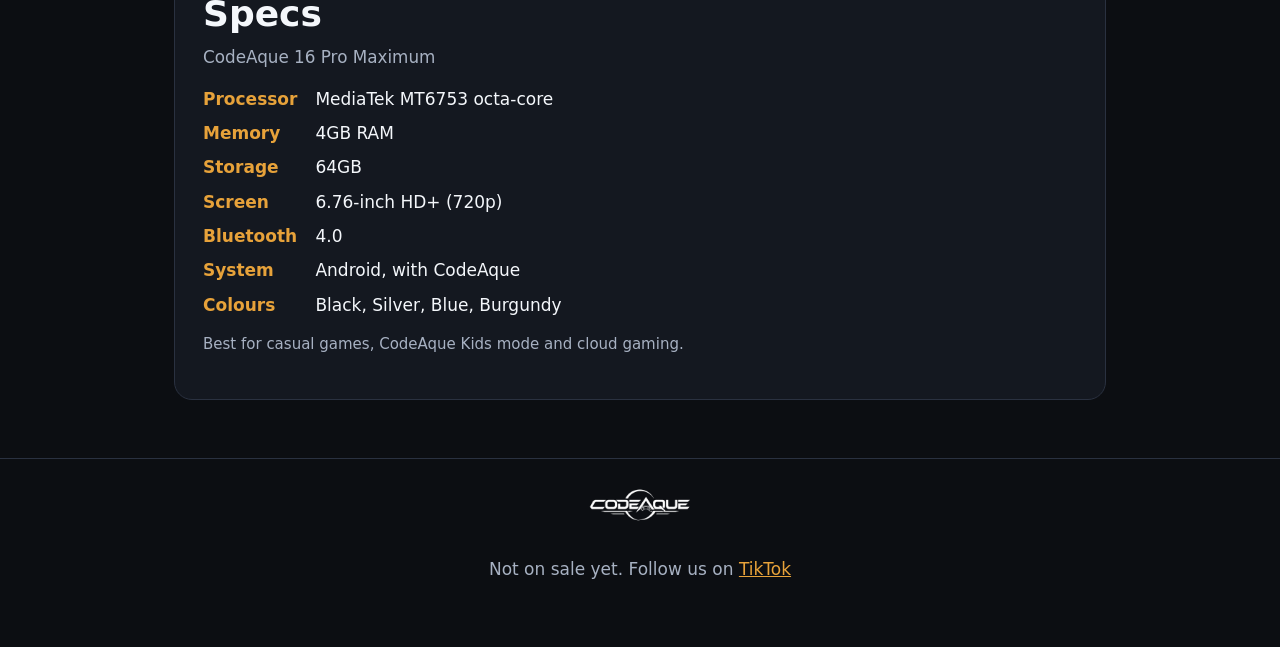
==== commit 1fd244d8: "CodeAque 16 Pro Maximum page for codeaque.com Name, specs, 4 colours, logo-free phone photos, new pr" ====
--- a/index.html
+++ b/index.html
@@ -3,9 +3,9 @@
 <head>
 <meta charset="utf-8">
 <meta name="viewport" content="width=device-width, initial-scale=1">
-<title>CodeAque Phone</title>
-<meta name="description" content="The CodeAque Phone is a kids gaming phone that runs CodeAque. Games-only Kids mode, themes, a parent PIN, Lock Mode and Safe Contacts.">
-<meta property="og:title" content="CodeAque Phone">
+<title>CodeAque 16 Pro Maximum</title>
+<meta name="description" content="The CodeAque 16 Pro Maximum is a kids gaming phone that runs CodeAque. Games-only Kids mode, themes, a parent PIN, Lock Mode and Safe Contacts.">
+<meta property="og:title" content="CodeAque 16 Pro Maximum">
 <meta property="og:description" content="A kids gaming phone that runs CodeAque. Not on sale yet.">
 <meta property="og:image" content="https://codeaque.com/assets/poster.jpg">
 <link rel="icon" href="img/favicon.png">
@@ -29,12 +29,19 @@
 
 <main id="top">
 <section id="phone" class="card">
-  <h1>The CodeAque Phone</h1>
+  <h1>CodeAque 16 Pro Maximum</h1>
   <p class="lead">A kids gaming phone that runs CodeAque. Big tiles, a controller or a finger, and a parent PIN for the things only a grown-up should open.</p>
+  <figure class="wide"><img src="img/phone-group.jpg" alt="CodeAque 16 Pro Maximum in black, silver, blue and burgundy" width="1400" height="820"><figcaption>CodeAque 16 Pro Maximum</figcaption></figure>
+  <h2 id="colours">Available in 4 colours</h2>
+  <div class="colours">
+    <figure><img src="img/phone-black.jpg" alt="CodeAque 16 Pro Maximum in black, seen from the back" width="800" height="800" loading="lazy"><figcaption><span class="dot" style="background:#3a3638"></span>Black</figcaption></figure>
+    <figure><img src="img/phone-silver.jpg" alt="CodeAque 16 Pro Maximum in silver, seen from the back" width="800" height="800" loading="lazy"><figcaption><span class="dot" style="background:#e4e6ea"></span>Silver</figcaption></figure>
+    <figure><img src="img/phone-blue.jpg" alt="CodeAque 16 Pro Maximum in blue, seen from the back" width="800" height="800" loading="lazy"><figcaption><span class="dot" style="background:#9fc0ea"></span>Blue</figcaption></figure>
+    <figure><img src="img/phone-burgundy.jpg" alt="CodeAque 16 Pro Maximum in burgundy, seen from the back" width="800" height="800" loading="lazy"><figcaption><span class="dot" style="background:#6e2a40"></span>Burgundy</figcaption></figure>
+  </div>
   <div class="photos">
-    <figure><img src="img/phone-blue.jpg" alt="CodeAque Phone in blue, seen from the back" width="960" height="960"><figcaption>Blue</figcaption></figure>
-    <figure><img src="img/phone-silver.jpg" alt="CodeAque Phone in silver, seen from the back" width="960" height="960"><figcaption>Silver</figcaption></figure>
-    <figure><img src="img/box.jpg" alt="Red CodeAque retail box with the CodeAque logo" width="1004" height="1004"><figcaption>The box</figcaption></figure>
+    <figure><img src="img/phone-angled.jpg" alt="Blue and burgundy CodeAque 16 Pro Maximum phones lying on a white table" width="1280" height="852" loading="lazy"><figcaption>Blue and burgundy</figcaption></figure>
+    <figure><img src="img/box.jpg" alt="Red CodeAque box with the CodeAque logo" width="1004" height="1004" loading="lazy"><figcaption>The box</figcaption></figure>
   </div>
   <p>Kids mode is games only, with big tiles that are easy to tap. A parent sets who the child can call, and can keep CodeAque as the screen the phone opens on.</p>
 </section>
@@ -81,7 +88,17 @@
 
 <section id="specs" class="card">
   <h2>Specs</h2>
-  <p class="placeholder">Full specs coming soon</p>
+  <p class="lead">CodeAque 16 Pro Maximum</p>
+  <dl class="specs">
+    <dt>Processor</dt><dd>MediaTek MT6753 octa-core</dd>
+    <dt>Memory</dt><dd>4GB RAM</dd>
+    <dt>Storage</dt><dd>64GB</dd>
+    <dt>Screen</dt><dd>6.76-inch HD+ (720p)</dd>
+    <dt>Bluetooth</dt><dd>4.0</dd>
+    <dt>System</dt><dd>Android, with CodeAque</dd>
+    <dt>Colours</dt><dd>Black, Silver, Blue, Burgundy</dd>
+  </dl>
+  <p class="note">Best for casual games, CodeAque Kids mode and cloud gaming.</p>
 </section>
 </main>
 
--- a/style.css
+++ b/style.css
@@ -26,12 +26,19 @@
 .features{display:grid;grid-template-columns:1fr;gap:14px}
 .features article{background:#0e1218;border:1px solid var(--line);border-radius:14px;padding:16px}
 .note{color:var(--dim);font-size:15px}
+.colours{display:grid;grid-template-columns:1fr 1fr;gap:12px;margin:0 0 16px}
+.dot{display:inline-block;width:12px;height:12px;border-radius:50%;margin-right:6px;vertical-align:-1px;border:1px solid #fff6}
+.specs{display:grid;grid-template-columns:max-content 1fr;gap:8px 18px;margin:8px 0 12px}
+.specs dt{font-weight:800;color:var(--gold)}
+.specs dd{margin:0}
+#colours{margin-top:18px}
+.boxfig{max-width:560px;margin-left:auto;margin-right:auto}
 .placeholder{margin:8px 0 0;padding:18px;border:2px dashed var(--ember);border-radius:14px;background:#2a140c;color:#ffd7bf;font-weight:800;font-size:clamp(20px,5vw,28px);text-align:center}
 footer{text-align:center;color:var(--dim);padding:28px 16px 48px;border-top:1px solid var(--line)}
 .flogo{height:36px;margin-bottom:8px}
 @media (min-width:720px){
+  .colours{grid-template-columns:repeat(4,1fr)}
   .photos{grid-template-columns:1fr 1fr}
-  .photos figure:last-child{grid-column:1 / -1}
   .features{grid-template-columns:1fr 1fr}
   .features article:last-child{grid-column:1 / -1}
   .card{padding:28px}
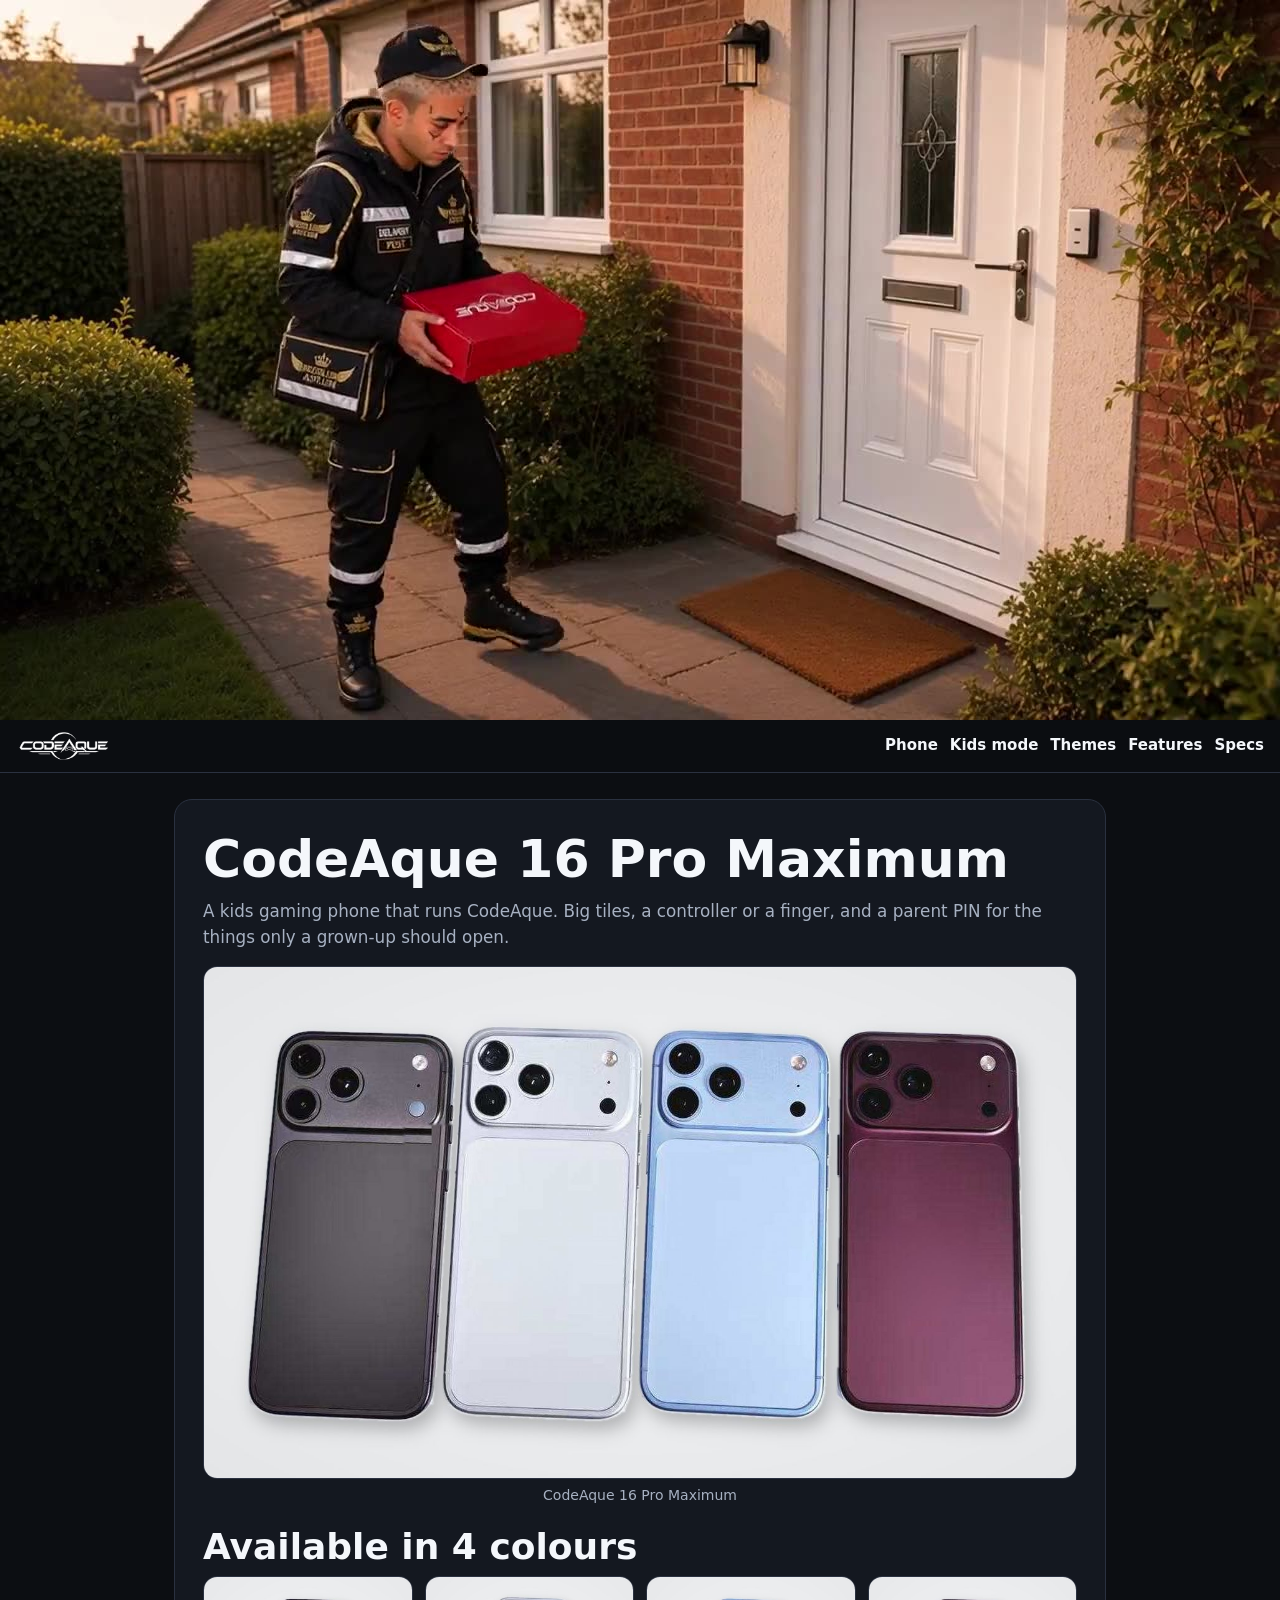
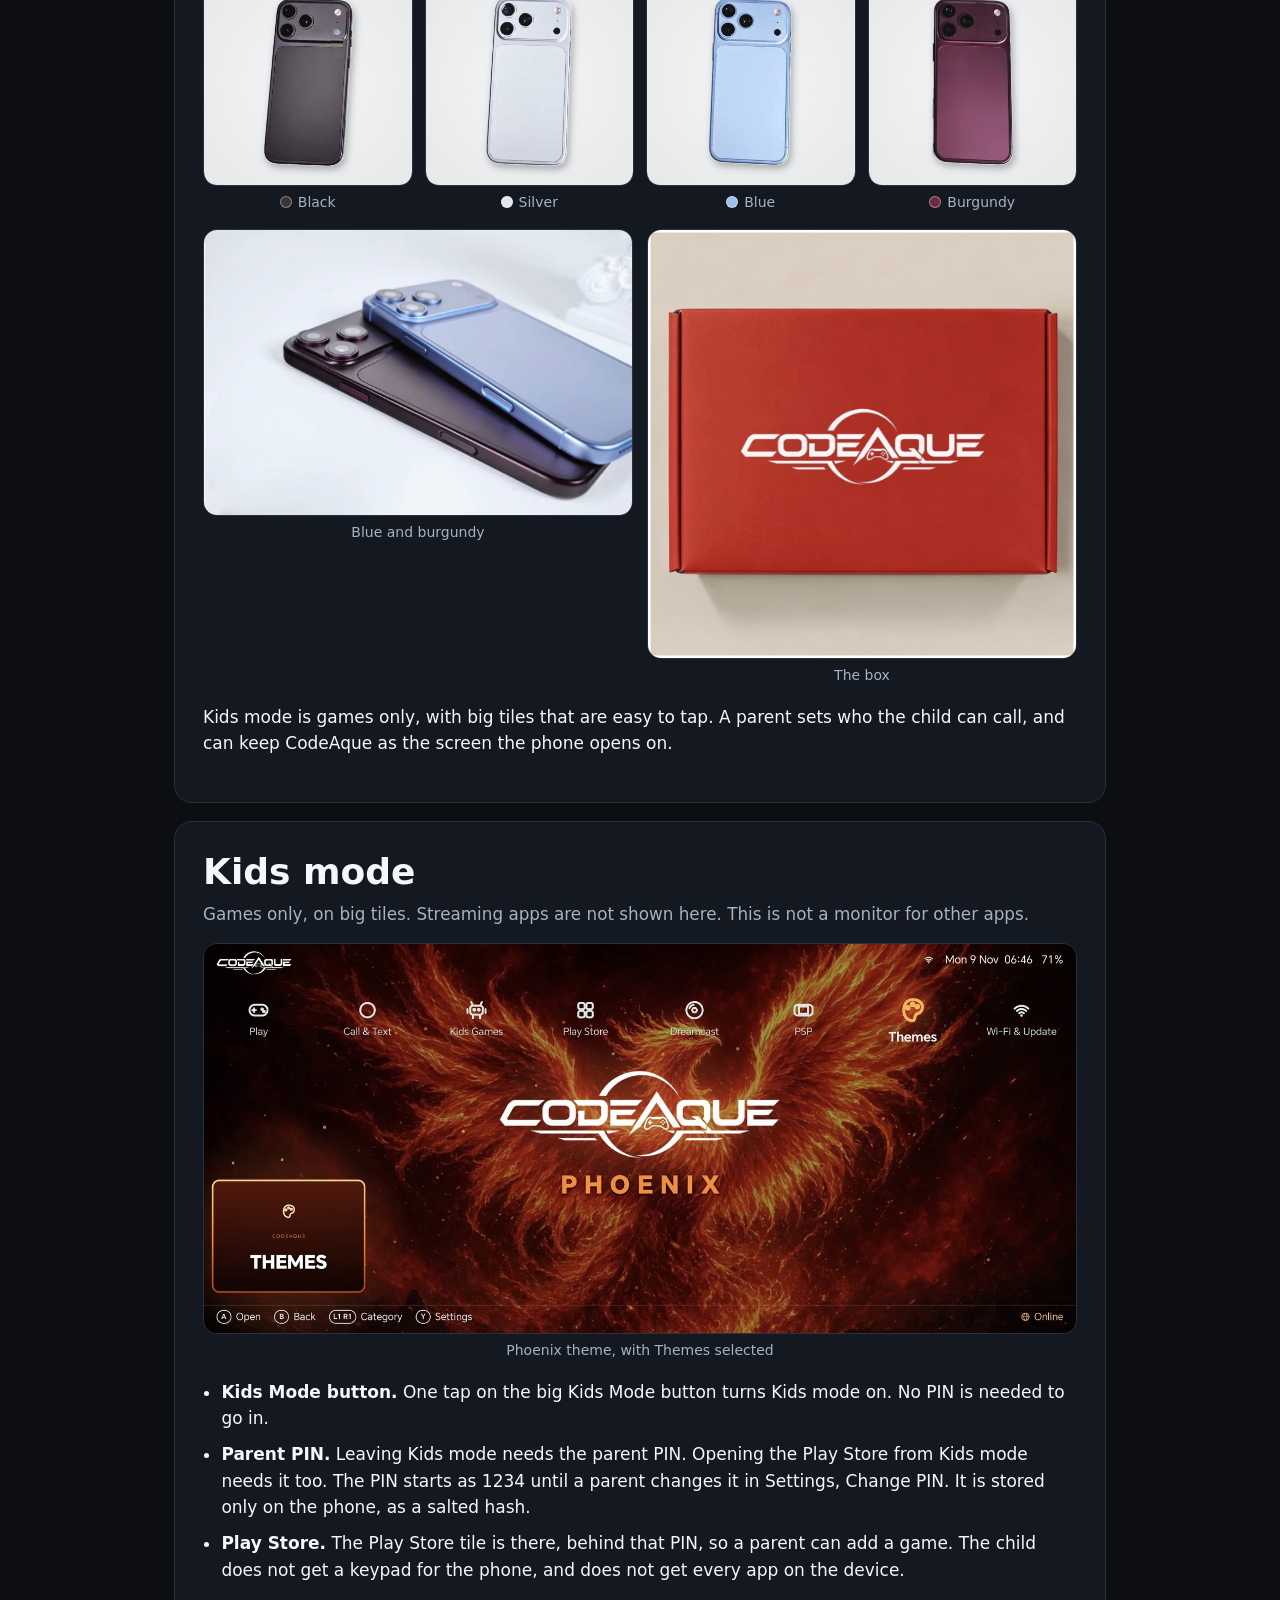
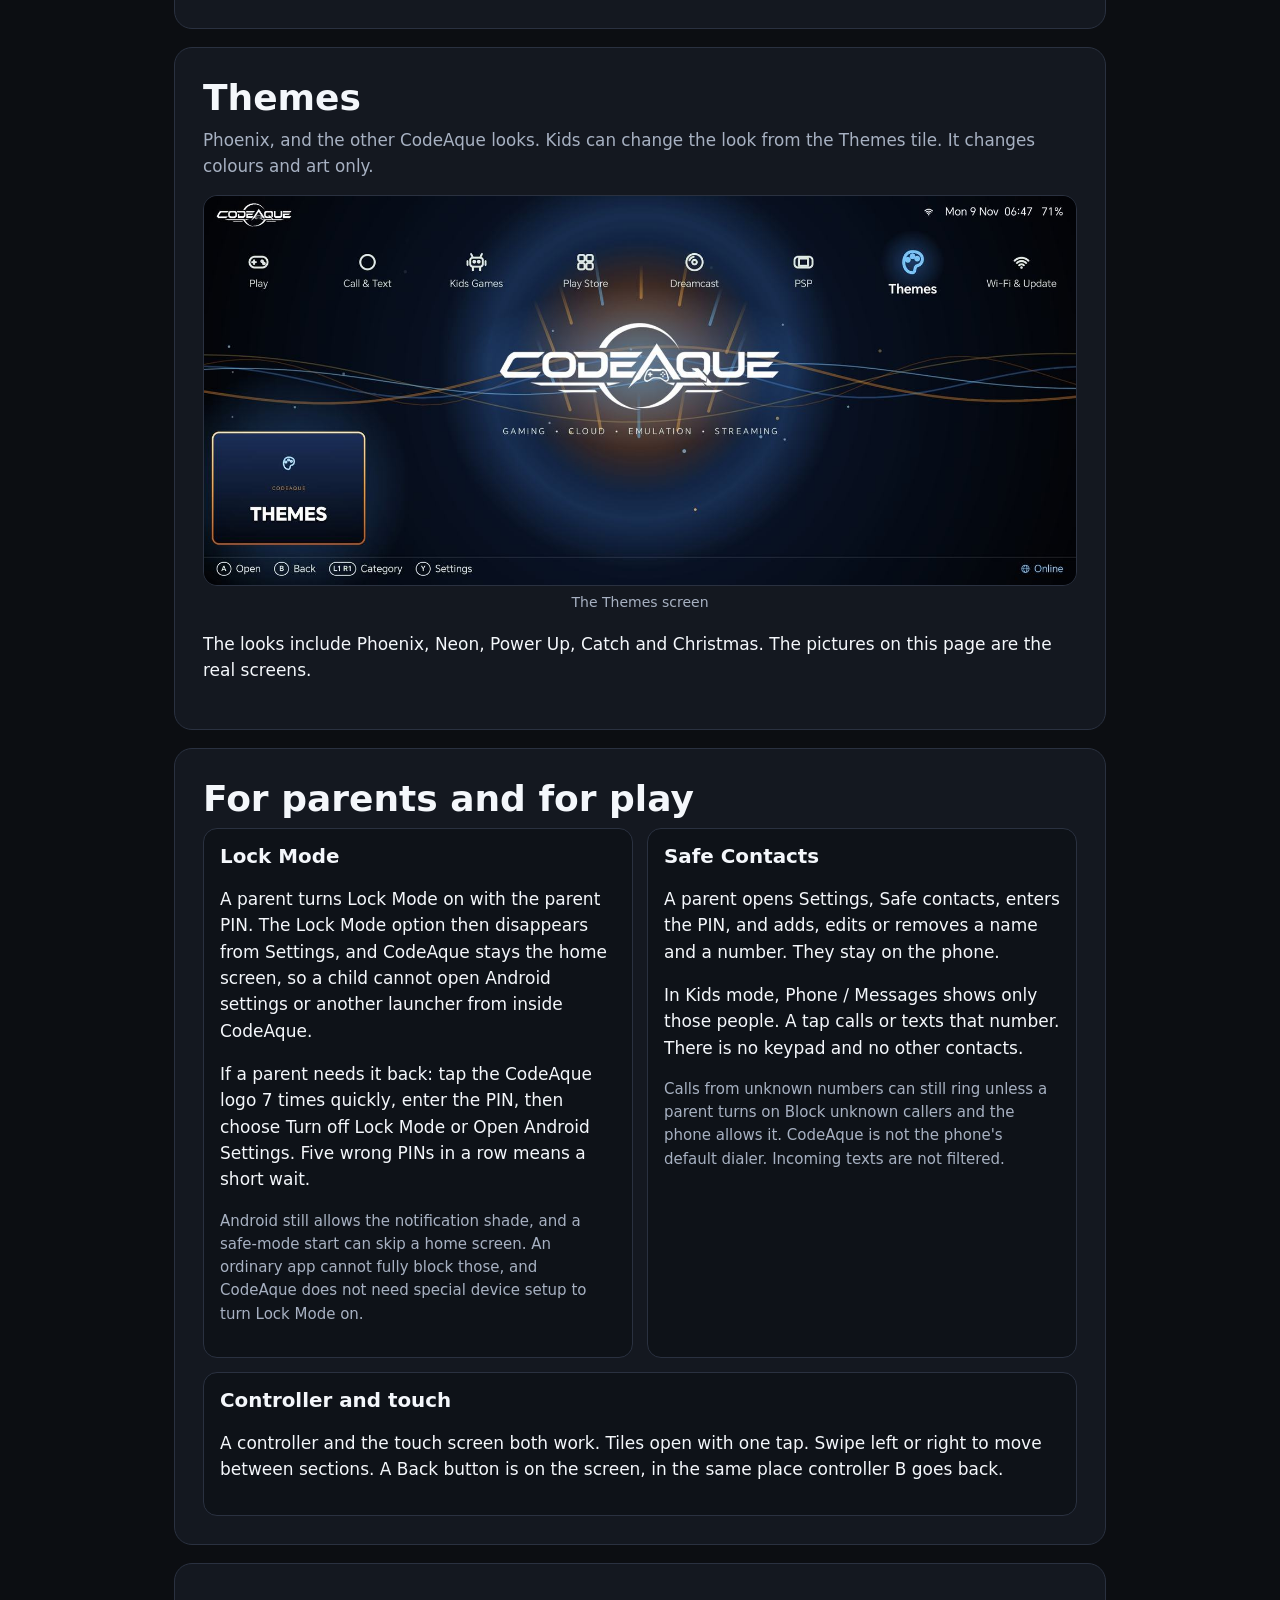
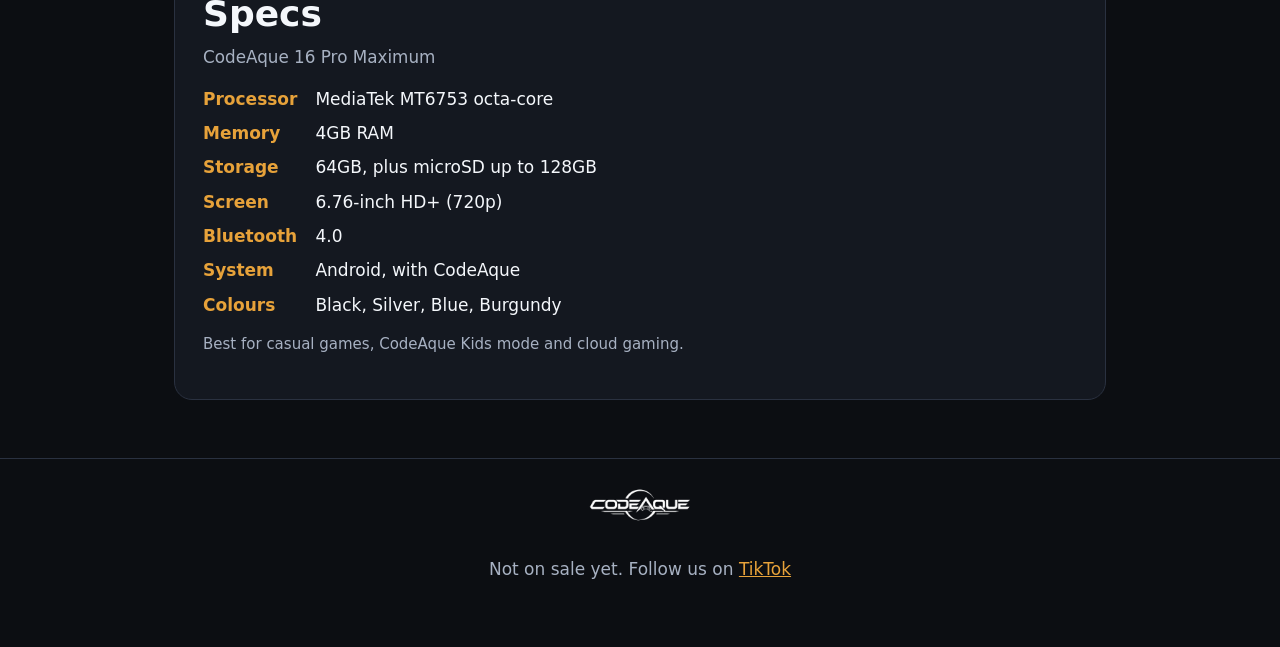
==== commit 68861571: "Phone specs: microSD up to 128GB" ====
--- a/index.html
+++ b/index.html
@@ -92,7 +92,7 @@
   <dl class="specs">
     <dt>Processor</dt><dd>MediaTek MT6753 octa-core</dd>
     <dt>Memory</dt><dd>4GB RAM</dd>
-    <dt>Storage</dt><dd>64GB</dd>
+    <dt>Storage</dt><dd>64GB, plus microSD up to 128GB</dd>
     <dt>Screen</dt><dd>6.76-inch HD+ (720p)</dd>
     <dt>Bluetooth</dt><dd>4.0</dd>
     <dt>System</dt><dd>Android, with CodeAque</dd>
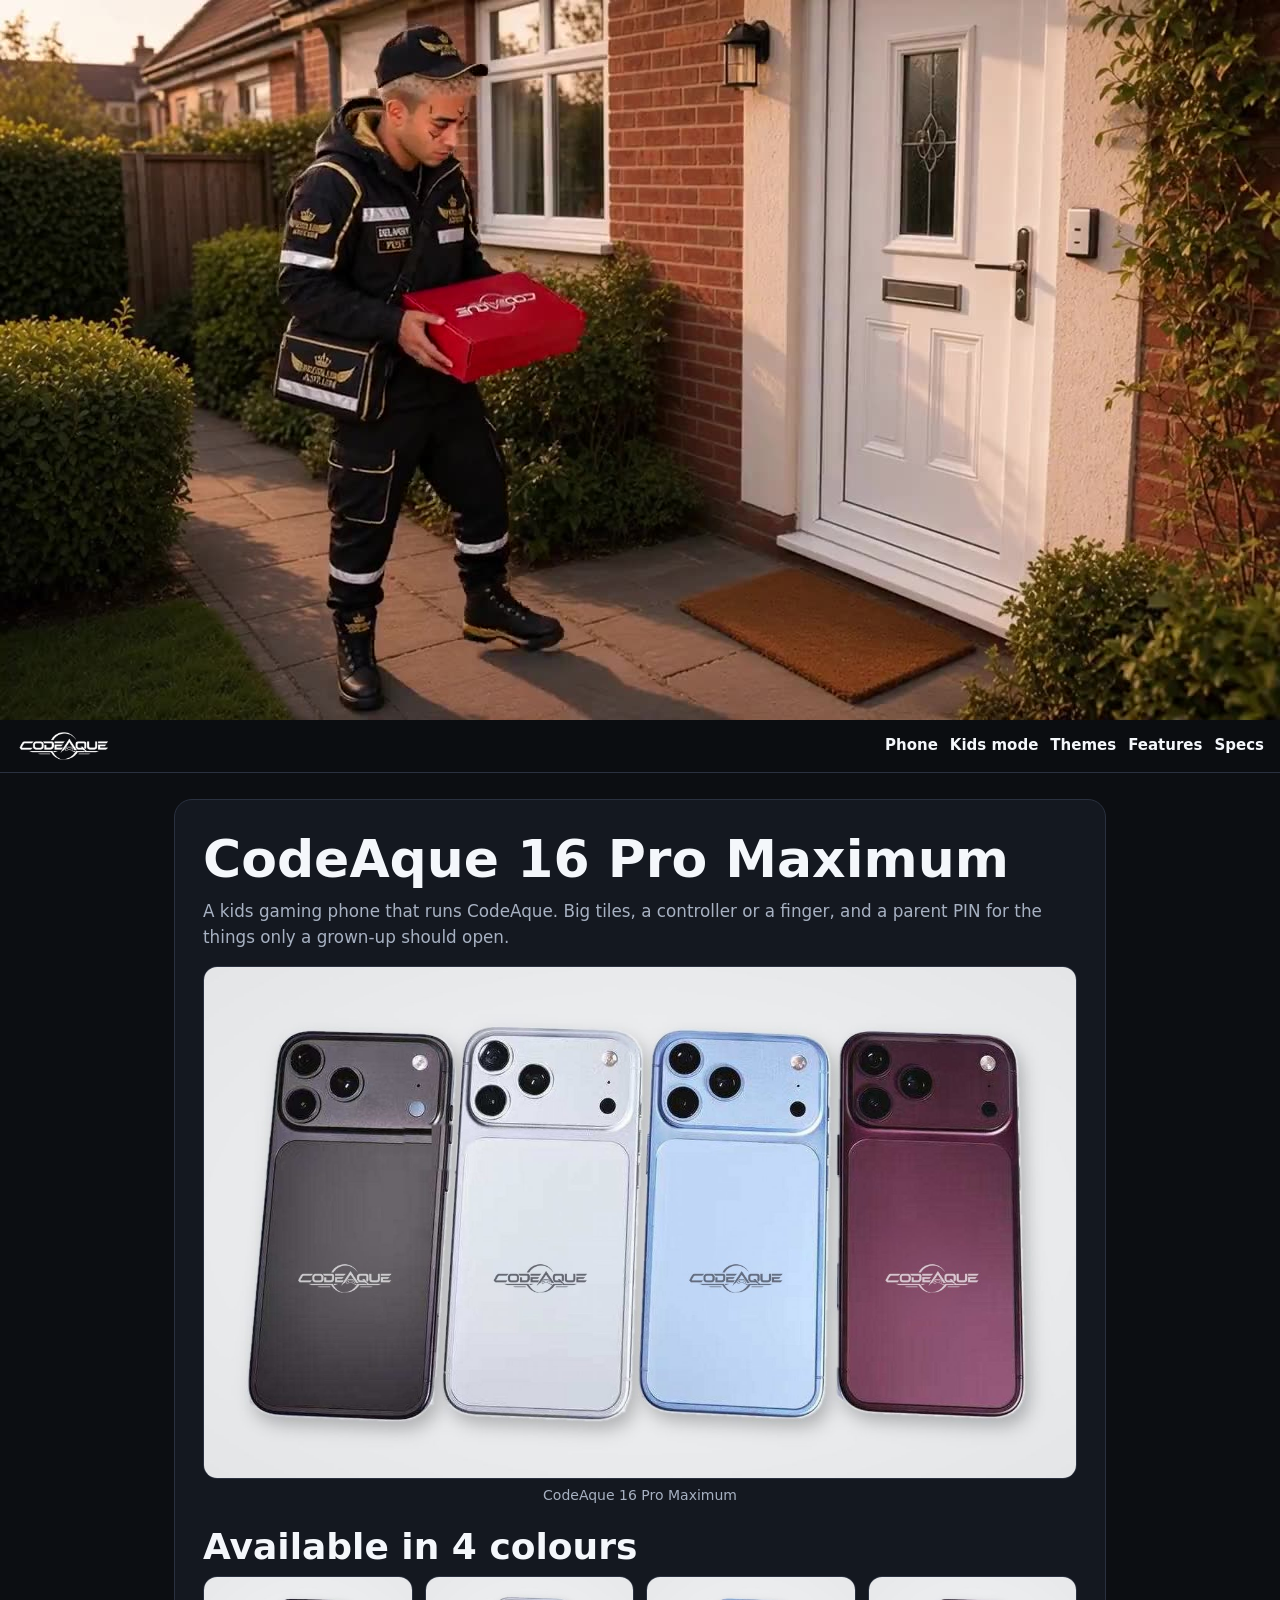
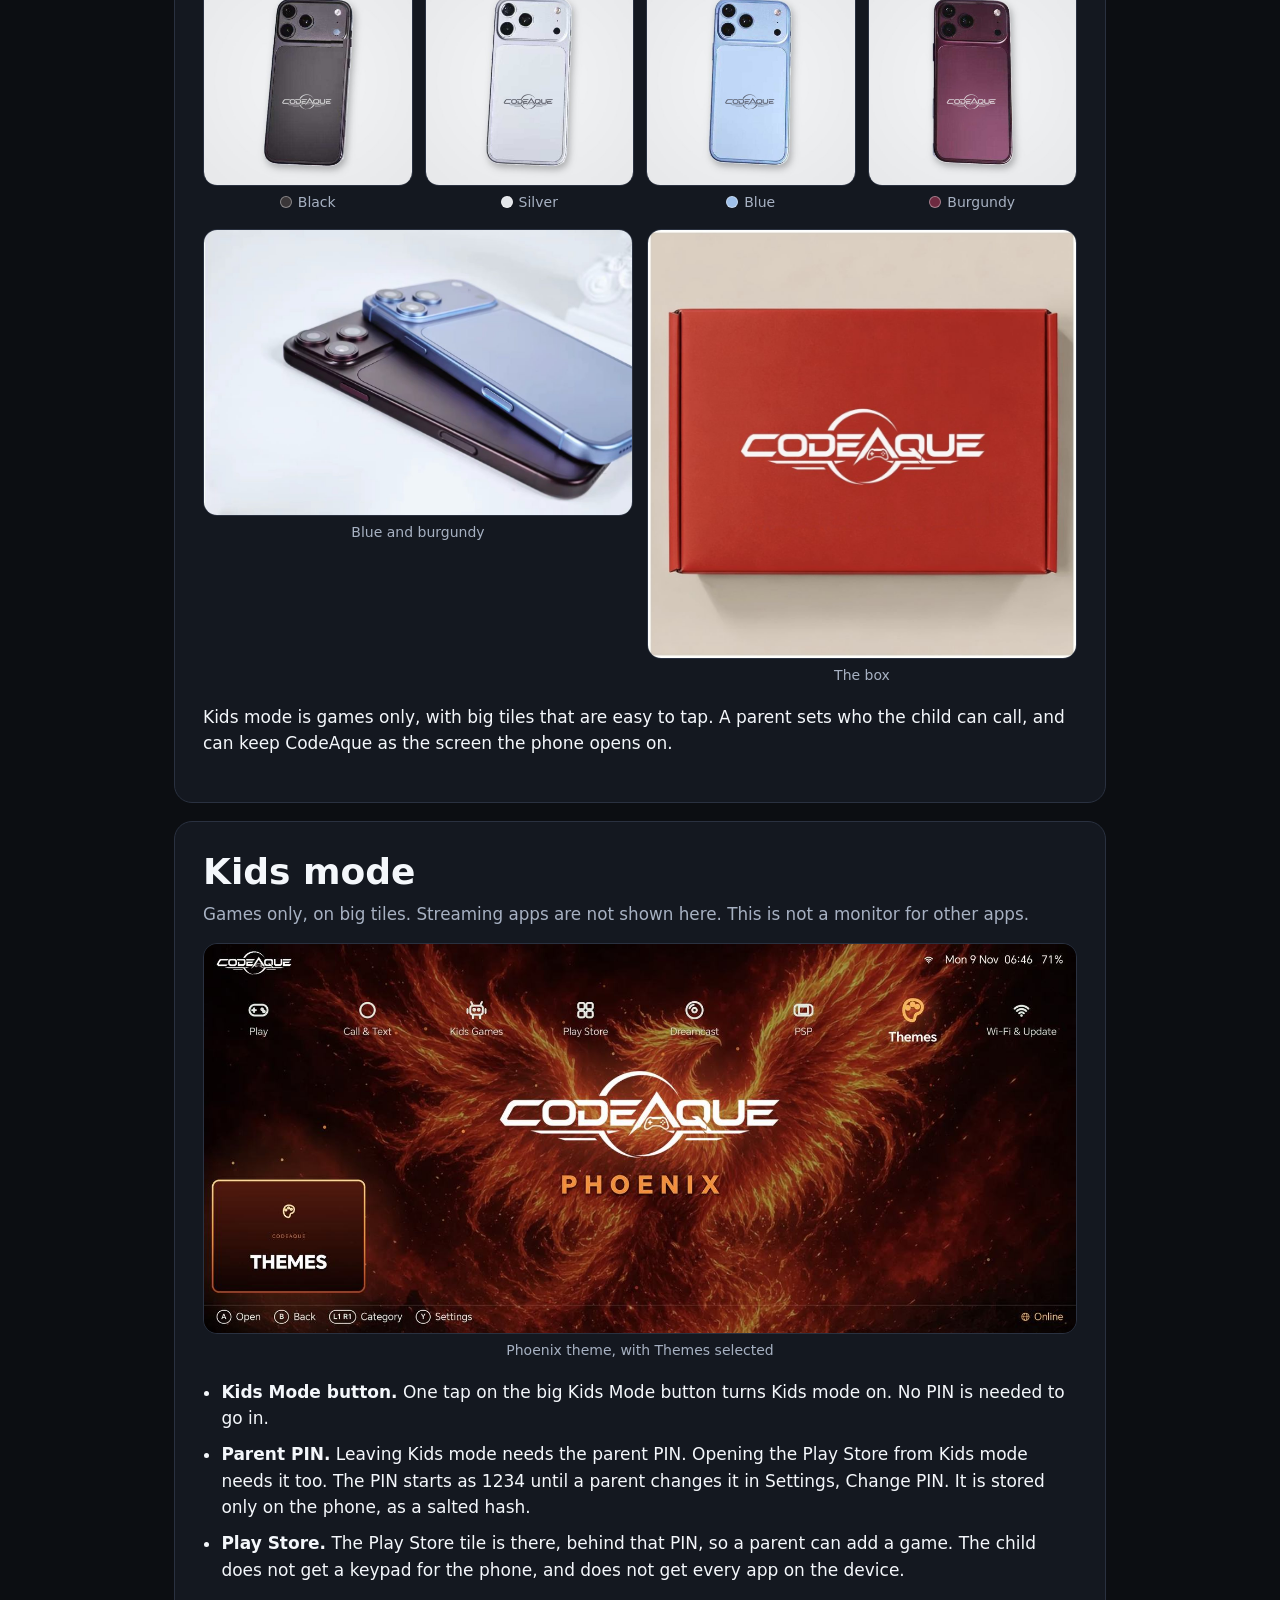
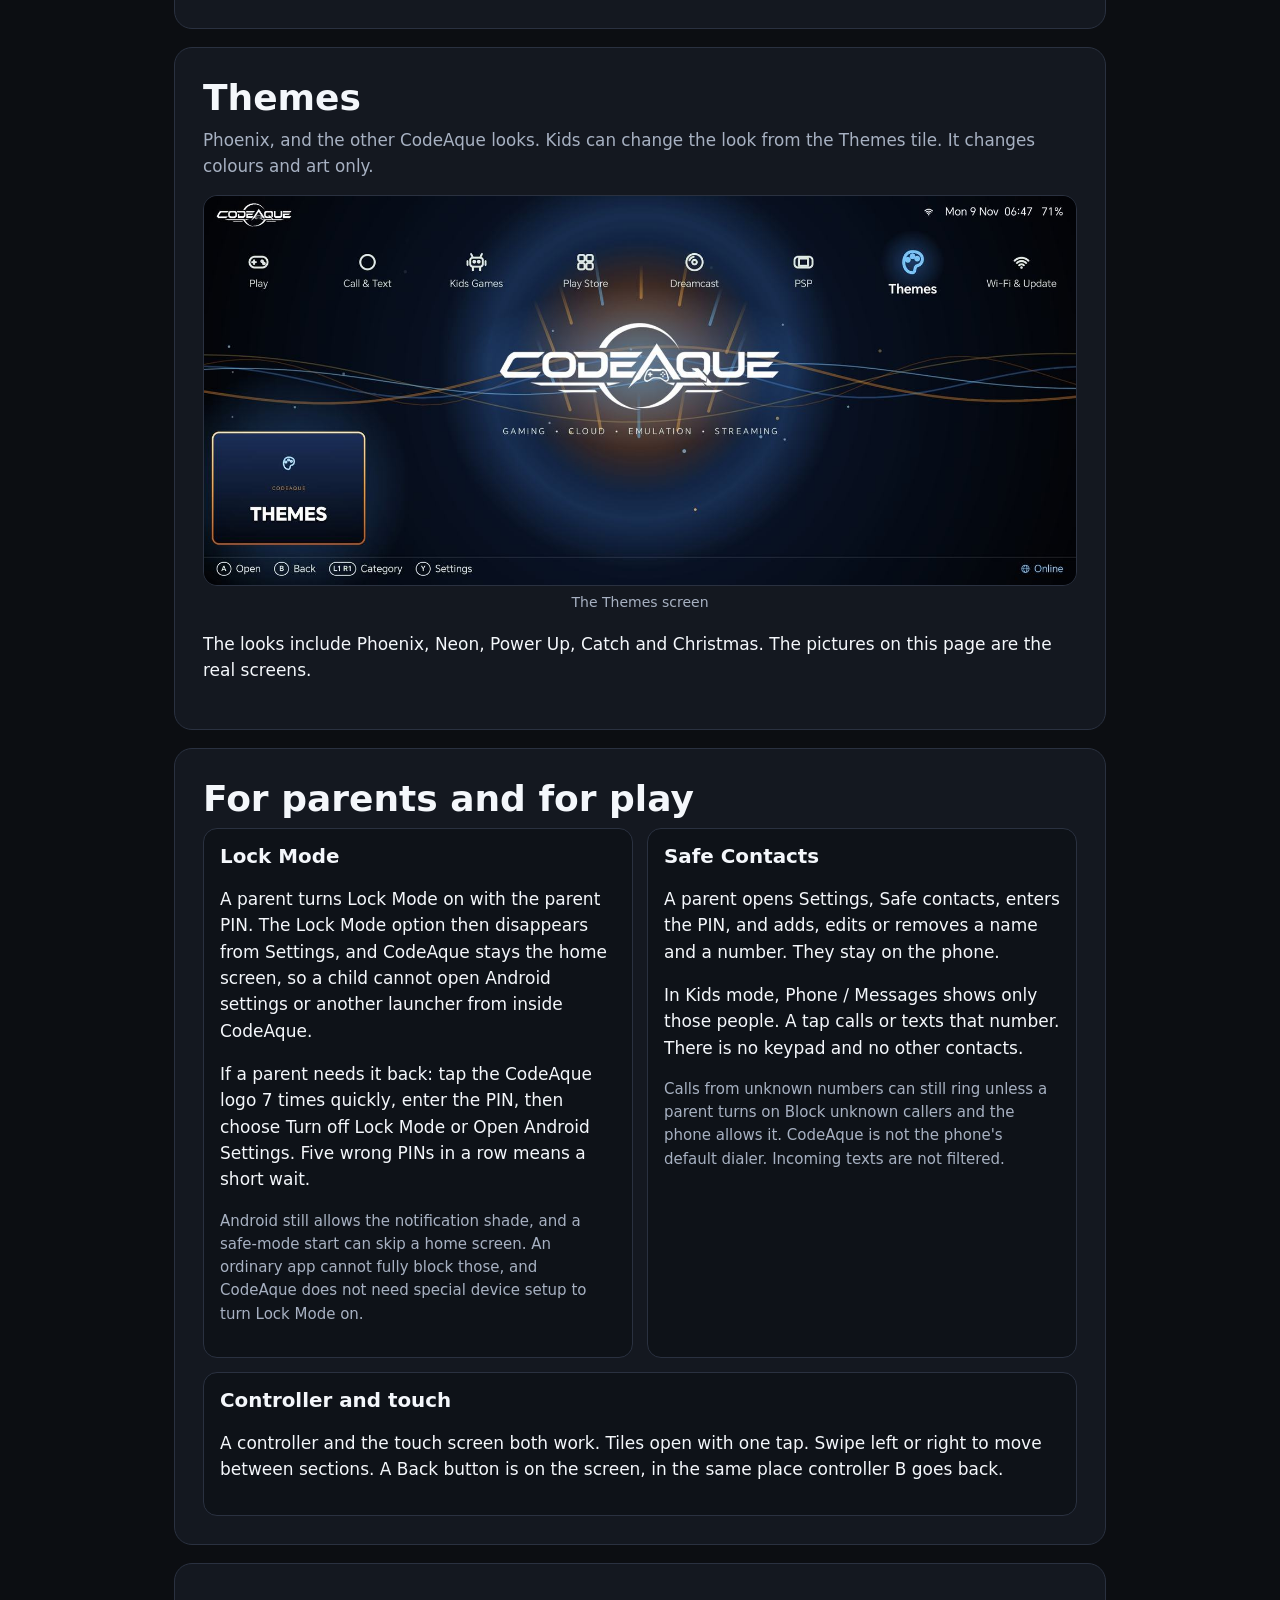
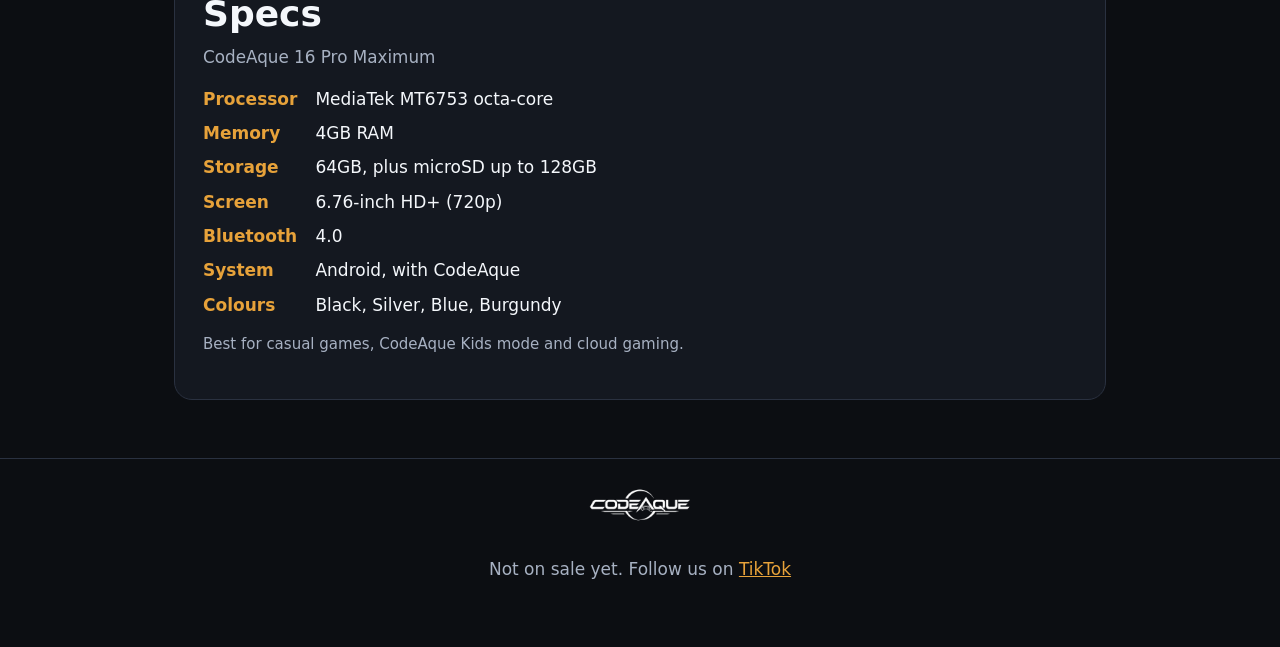
==== commit 30c4eb40: "Header logo easter egg: Android APK download Tap the header CodeAque logo 7 times in 3 seconds to op" ====
--- a/index.html
+++ b/index.html
@@ -106,12 +106,58 @@
   <img src="img/logo.png" alt="" class="flogo">
   <p>Not on sale yet. Follow us on <a href="https://www.tiktok.com/">TikTok</a></p>
 </footer>
+
+<div class="egg-overlay" id="egg" hidden>
+  <div class="egg-card" role="dialog" aria-modal="true" aria-labelledby="egg-title">
+    <p id="egg-title">Secret unlocked 🎮 Download CodeAque for Android</p>
+    <div class="egg-actions">
+      <a class="egg-dl" href="https://github.com/hoodlumasylum/codeaque/releases/latest/download/codeaque-launcher.apk">Download</a>
+      <button type="button" class="egg-close">Close</button>
+    </div>
+  </div>
+</div>
 <script>
 (function () {
   var v = document.querySelector("video");
   if (v && window.matchMedia && window.matchMedia("(prefers-reduced-motion: reduce)").matches) {
     v.removeAttribute("autoplay");
     v.pause();
+  }
+
+  var brand = document.querySelector("header .brand");
+  var egg = document.getElementById("egg");
+  var taps = [];
+  var hop;
+  if (brand && egg) {
+    brand.addEventListener("click", function (e) {
+      e.preventDefault();
+      var now = Date.now();
+      taps = taps.filter(function (t) { return now - t < 3000; });
+      taps.push(now);
+      clearTimeout(hop);
+      if (taps.length >= 7) {
+        taps = [];
+        egg.hidden = false;
+      } else if (taps.length === 1) {
+        hop = setTimeout(function () {
+          if (taps.length === 1) {
+            taps = [];
+            if (location.hash === "#top") {
+              var top = document.getElementById("top");
+              if (top) top.scrollIntoView();
+            } else {
+              location.hash = "top";
+            }
+          }
+        }, 450);
+      }
+    });
+    function closeEgg() { egg.hidden = true; }
+    egg.querySelector(".egg-close").addEventListener("click", closeEgg);
+    egg.addEventListener("click", function (e) { if (e.target === egg) closeEgg(); });
+    document.addEventListener("keydown", function (e) {
+      if (e.key === "Escape" && !egg.hidden) closeEgg();
+    });
   }
   document.querySelectorAll("img").forEach(function (img) {
     img.addEventListener("error", function () {
--- a/style.css
+++ b/style.css
@@ -7,6 +7,8 @@
 .hero-video{display:block;width:100%;height:auto;background:#000;aspect-ratio:16/9;object-fit:cover}
 .nav{position:sticky;top:0;z-index:5;display:flex;align-items:center;justify-content:space-between;gap:12px;padding:10px 16px;background:#0c0e12eb;border-bottom:1px solid var(--line)}
 .brand img{height:32px;display:block}
+
+.brand{-webkit-user-select:none;user-select:none;touch-action:manipulation;-webkit-tap-highlight-color:transparent}
 .nav nav{display:flex;flex-wrap:wrap;gap:12px}
 .nav nav a{color:var(--text);text-decoration:none;font-weight:700;font-size:15px}
 .nav nav a:hover{color:var(--gold)}
@@ -45,3 +47,11 @@
   main{padding:8px 24px 40px}
 }
 @media (prefers-reduced-motion:reduce){html{scroll-behavior:auto}}
+.egg-overlay{position:fixed;inset:0;z-index:20;background:#0009;display:flex;align-items:center;justify-content:center;padding:16px}
+.egg-overlay[hidden]{display:none}
+.egg-card{background:var(--panel);border:1px solid var(--line);border-radius:18px;padding:22px 16px;max-width:360px;width:100%;text-align:center}
+.egg-card p{margin:0 0 16px;font-weight:700}
+.egg-actions{display:flex;gap:10px;justify-content:center;flex-wrap:wrap}
+.egg-actions a,.egg-actions button{display:inline-block;border-radius:12px;padding:10px 16px;font-weight:800;font-size:15px;cursor:pointer;text-decoration:none;font-family:inherit;border:1px solid var(--line)}
+.egg-dl{background:var(--gold);color:#0c0e12;border-color:var(--gold)}
+.egg-close{background:#0e1218;color:var(--text)}
